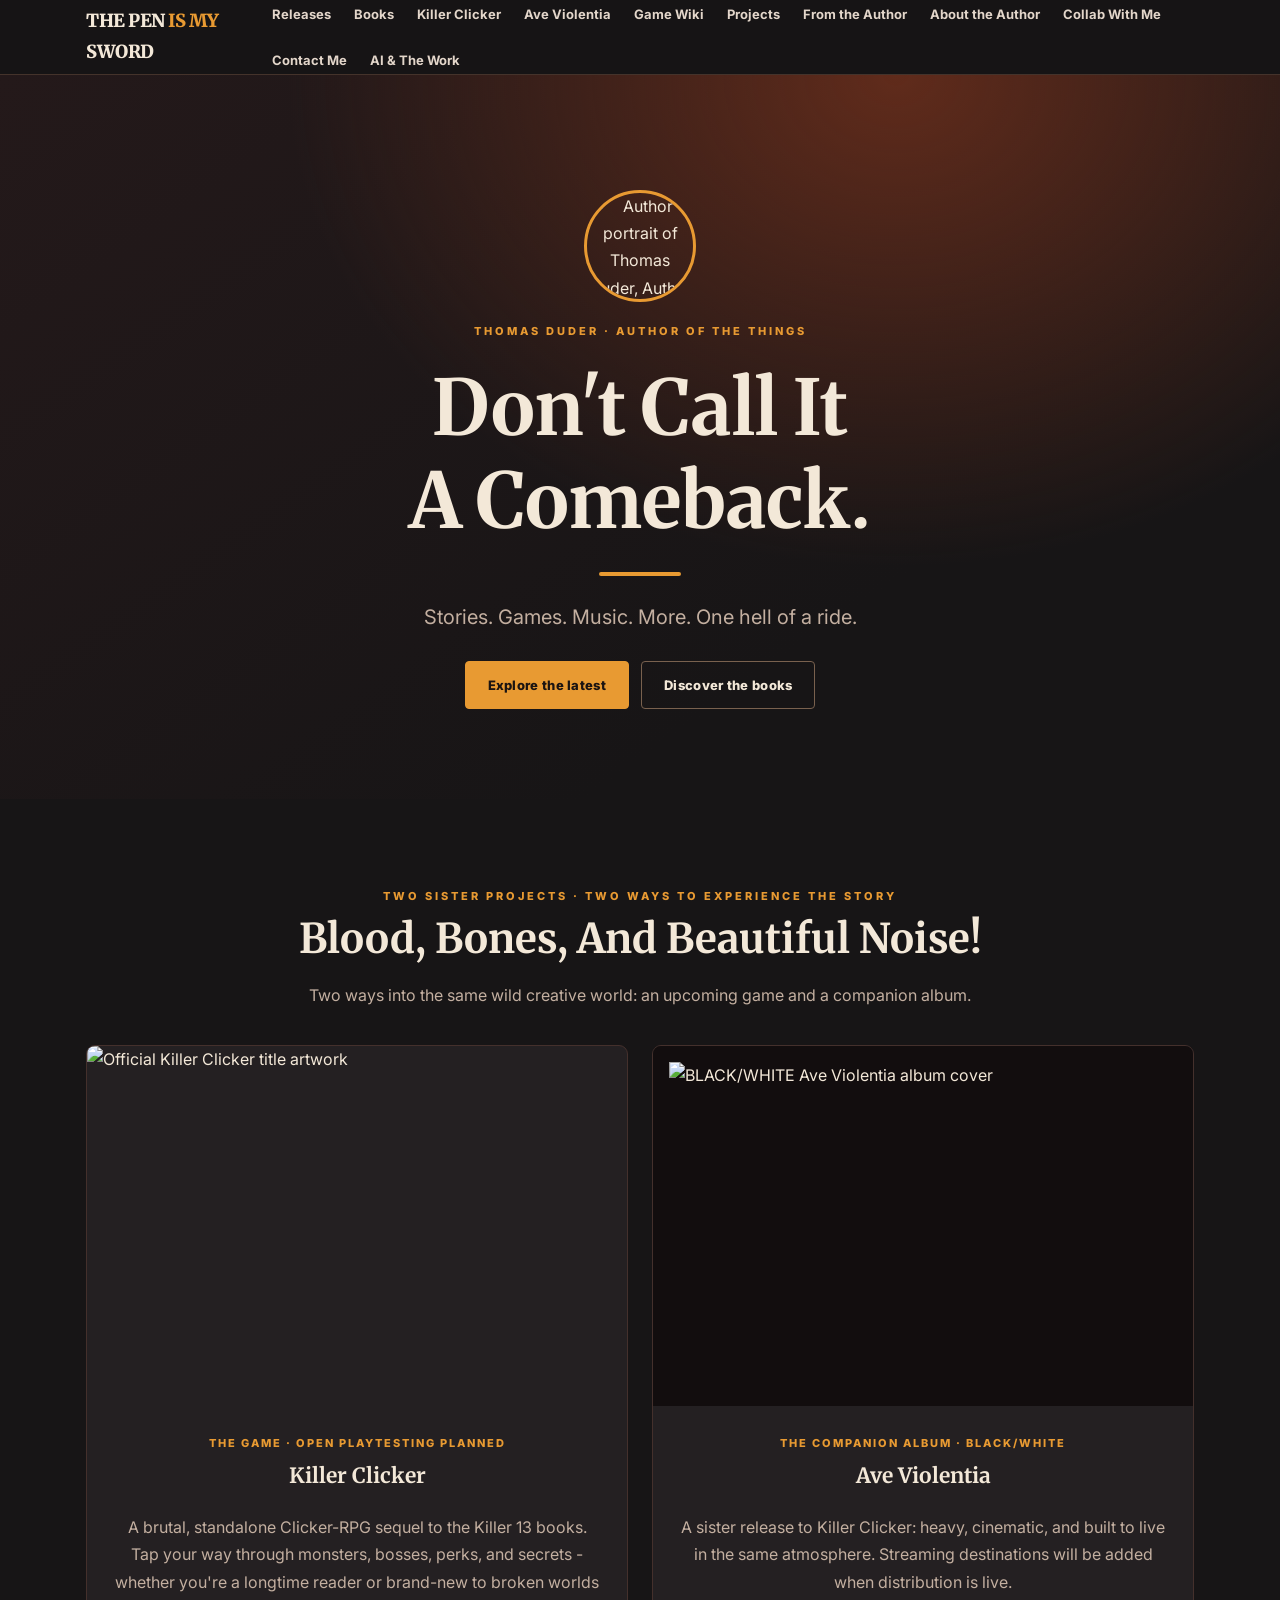
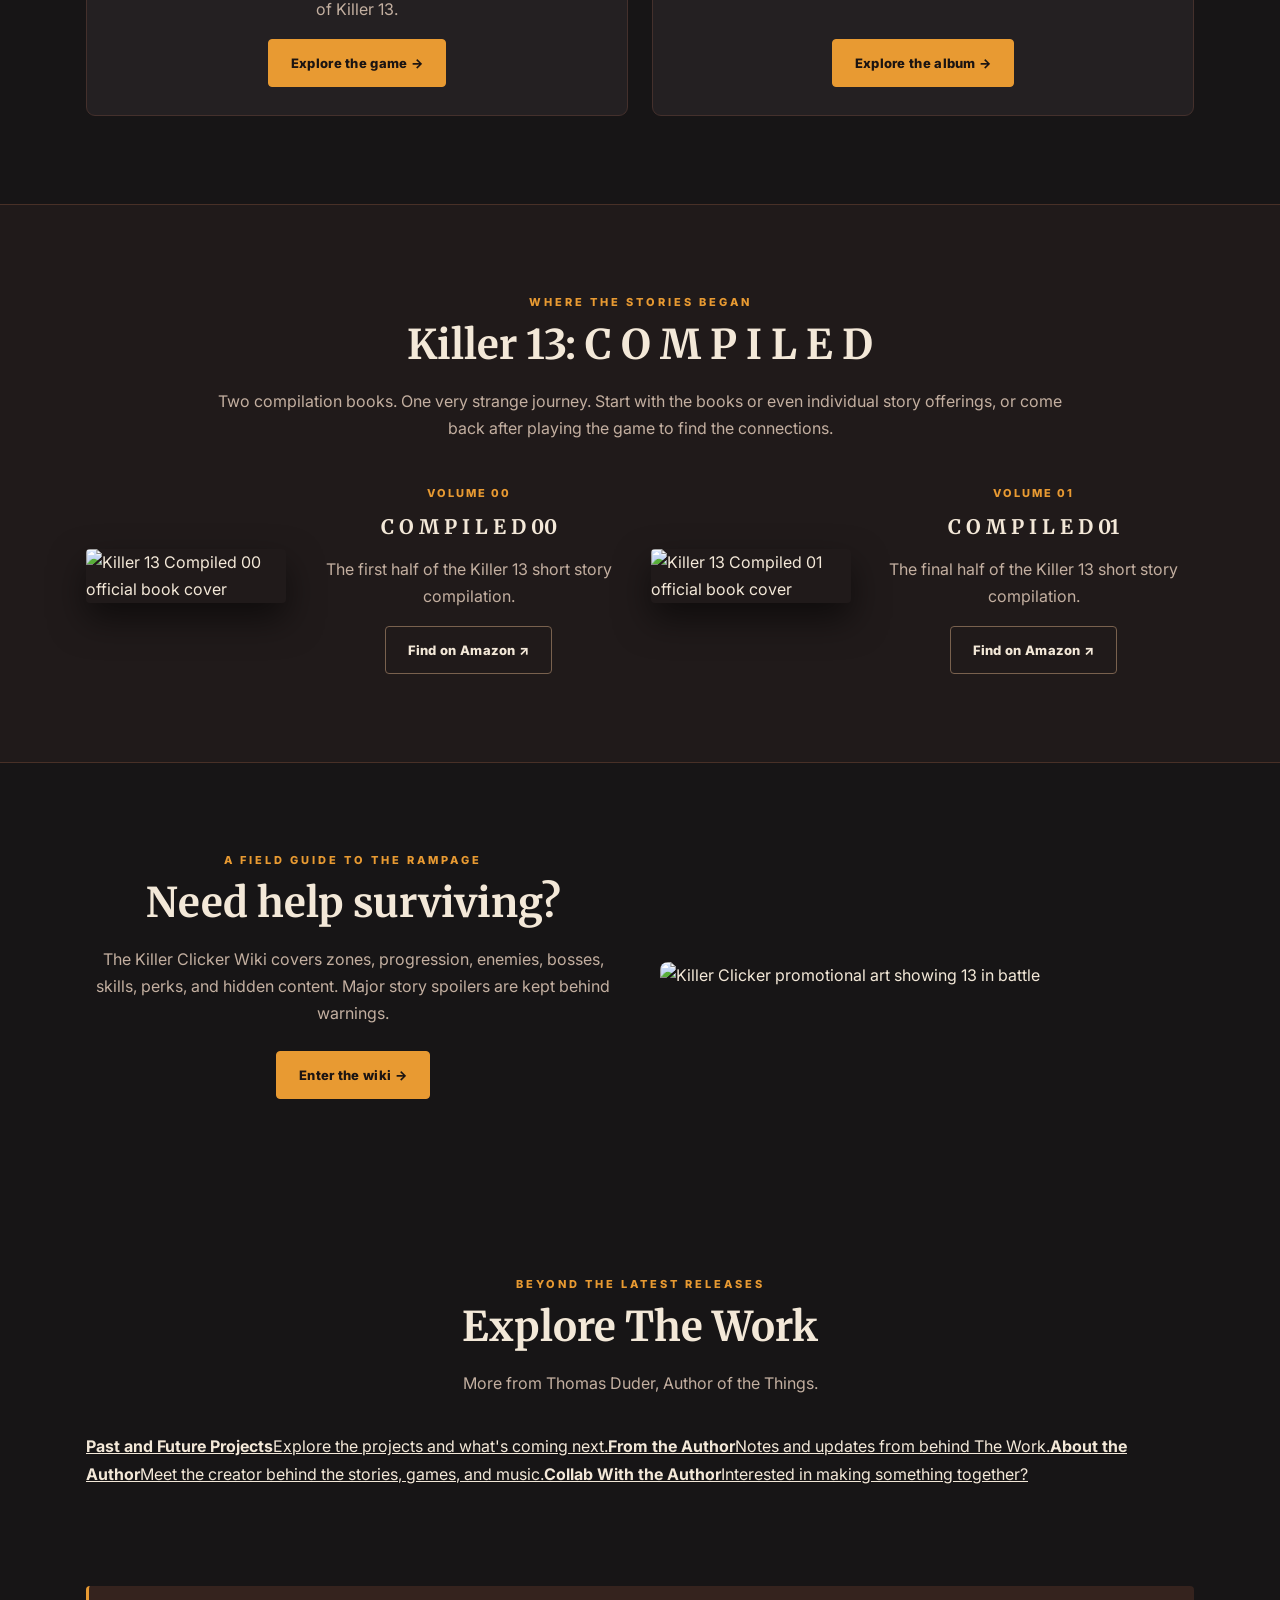
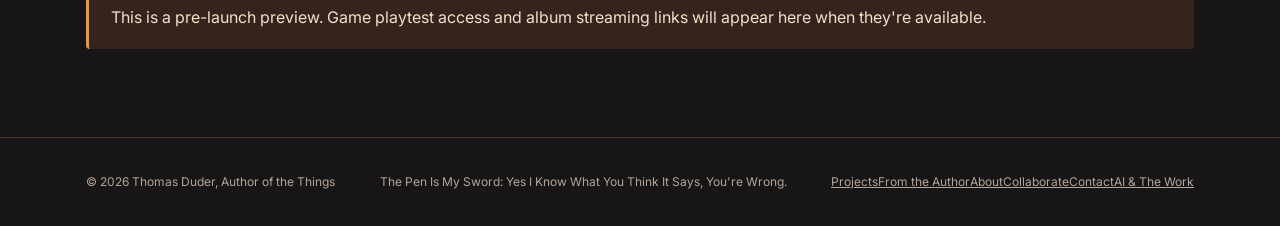
==== index.html @ 128fa7cc "Add files via upload Initial build launch." ====
<!DOCTYPE html>

<html lang="en"><head><meta charset="utf-8"/><meta content="width=device-width,initial-scale=1" name="viewport"/><meta content="#171516" name="theme-color"/><meta content="Explore the fiction, games, and music of Thomas Duder, Author of the Things. Discover Killer 13, the Killer Clicker RPG, and BLACK/WHITE: Ave Violentia." name="description"/><title>The Pen Is My Sword | Thomas Duder, Author of the Things</title><link href="style.css" rel="stylesheet"/><link href="https://www.thepenismysword.com/" rel="canonical"/><meta content="index, follow, max-image-preview:large, max-snippet:-1, max-video-preview:-1" name="robots"/><meta content="website" property="og:type"/><meta content="The Pen Is My Sword" property="og:site_name"/><meta content="The Pen Is My Sword | Thomas Duder, Author of the Things" property="og:title"/><meta content="Explore the fiction, games, and music of Thomas Duder, Author of the Things. Discover Killer 13, the Killer Clicker RPG, and BLACK/WHITE: Ave Violentia." property="og:description"/><meta content="https://www.thepenismysword.com/" property="og:url"/><meta content="https://www.thepenismysword.com/assets/game.jpg" property="og:image"/><meta content="The Pen Is My Sword | Thomas Duder, Author of the Things" property="og:image:alt"/><meta content="summary_large_image" name="twitter:card"/><meta content="The Pen Is My Sword | Thomas Duder, Author of the Things" name="twitter:title"/><meta content="Explore the fiction, games, and music of Thomas Duder, Author of the Things. Discover Killer 13, the Killer Clicker RPG, and BLACK/WHITE: Ave Violentia." name="twitter:description"/><meta content="https://www.thepenismysword.com/assets/game.jpg" name="twitter:image"/><script type="application/ld+json">{"@context": "https://schema.org", "@graph": [{"@type": "WebSite", "@id": "https://www.thepenismysword.com/#website", "url": "https://www.thepenismysword.com/", "name": "The Pen Is My Sword", "description": "Explore the fiction, games, and music of Thomas Duder, Author of the Things. Discover Killer 13, the Killer Clicker RPG, and BLACK/WHITE: Ave Violentia.", "publisher": {"@id": "https://www.thepenismysword.com/#author"}}, {"@type": "Person", "@id": "https://www.thepenismysword.com/#author", "name": "Thomas Duder", "alternateName": "Thomas Duder, Author of the Things", "url": "https://www.thepenismysword.com/", "image": "https://www.thepenismysword.com/assets/thomas-duder-author.jpg"}]}</script></head><body><header class="nav"><div class="wrap navin"><a class="brand" href="">THE PEN <em>IS MY</em> SWORD</a><nav class="links"><a href="#releases">Releases</a><a href="#books">Books</a><a href="killer-clicker.html">Killer Clicker</a><a href="ave-violentia.html">Ave Violentia</a><a href="wiki/">Game Wiki</a><a href="projects.html">Projects</a><a href="from-the-author.html">From the Author</a><a href="about.html">About the Author</a><a href="collab.html">Collab With Me</a><a href="contact.html">Contact Me</a><a href="ai-statement.html">AI &amp; The Work</a></nav></div></header><main><div class="hero"><div class="wrap"><img alt="Author portrait of Thomas Duder, Author of the Things" class="author-portrait" decoding="async" height="112" src="assets/thomas-duder-author.jpg" width="112"/><div class="eyebrow">Thomas Duder · Author of the Things</div><h1>Don't Call It<br/>A Comeback.</h1><div class="rule"></div><p>Stories.  Games.  Music.  More.  One hell of a ride.</p><div class="actions"><a class="btn" href="#releases">Explore the latest</a><a class="btn secondary" href="#books">Discover the books</a></div></div></div><section id="releases"><div class="wrap"><div class="sectionhead"><div class="eyebrow">Two sister projects · Two ways to experience the story</div><h2>Blood, Bones, And Beautiful Noise!</h2><p>Two ways into the same wild creative world: an upcoming game and a companion album.</p></div><div class="duo"><article class="feature game"><img alt="Official Killer Clicker title artwork" decoding="async" src="assets/game.jpg"/><div class="content"><span class="label">The game · Open playtesting planned</span><h3>Killer Clicker</h3><p>A brutal, standalone Clicker-RPG sequel to the Killer 13 books.  Tap your way through monsters, bosses, perks, and secrets - whether you're a longtime reader or brand-new to broken worlds of Killer 13.</p><a class="btn" href="killer-clicker.html">Explore the game →</a></div></article><article class="feature album"><img alt="BLACK/WHITE Ave Violentia album cover" decoding="async" src="assets/album.png"/><div class="content"><span class="label">The companion album · BLACK/WHITE</span><h3>Ave Violentia</h3><p>A sister release to Killer Clicker: heavy, cinematic, and built to live in the same atmosphere. Streaming destinations will be added when distribution is live.</p><a class="btn" href="ave-violentia.html">Explore the album →</a></div></article></div></div></section><section class="books" id="books"><div class="wrap"><div class="sectionhead"><div class="eyebrow">Where the stories began</div><h2>Killer 13: C O M P I L E D</h2><p>Two compilation books.  One very strange journey.  Start with the books or even individual story offerings, or come back after playing the game to find the connections.</p></div><div class="bookgrid"><img alt="Killer 13 Compiled 00 official book cover" decoding="async" src="assets/book00.jpg"/><div><span class="label">Volume 00</span><h3>C O M P I L E D 00</h3><p>The first half of the Killer 13 short story compilation.</p><a class="btn secondary" href="https://www.amazon.com/dp/B09Z28NG97" rel="noopener" target="_blank">Find on Amazon ↗</a></div><img alt="Killer 13 Compiled 01 official book cover" decoding="async" src="assets/book01.jpg"/><div><span class="label">Volume 01</span><h3>C O M P I L E D 01</h3><p>The final half of the Killer 13 short story compilation.</p><a class="btn secondary" href="https://www.amazon.com/dp/B09Z1NYMBM/" rel="noopener" target="_blank">Find on Amazon ↗</a></div></div></div></section><section><div class="wrap wide"><div><div class="eyebrow">A field guide to the rampage</div><h2>Need help surviving?</h2><p>The Killer Clicker Wiki covers zones, progression, enemies, bosses, skills, perks, and hidden content. Major story spoilers are kept behind warnings.</p><a class="btn" href="wiki/">Enter the wiki →</a></div><img alt="Killer Clicker promotional art showing 13 in battle" decoding="async" src="assets/clash.png"/></div></section><section class="future-pages"><div class="wrap"><div class="sectionhead"><div class="eyebrow">Beyond the latest releases</div><h2>Explore The Work</h2><p>More from Thomas Duder, Author of the Things.</p></div><div class="future-grid"><a href="projects.html"><strong>Past and Future Projects</strong><span>Explore the projects and what's coming next.</span></a><a href="from-the-author.html"><strong>From the Author</strong><span>Notes and updates from behind The Work.</span></a><a href="about.html"><strong>About the Author</strong><span>Meet the creator behind the stories, games, and music.</span></a><a href="collab.html"><strong>Collab With the Author</strong><span>Interested in making something together?</span></a></div></div></section><section style="padding-top:10px"><div class="wrap"><div class="notice">This is a pre-launch preview. Game playtest access and album streaming links will appear here when they're available.</div></div></section></main><footer class="footer"><div class="wrap"><span>© 2026 Thomas Duder, Author of the Things</span><span>The Pen Is My Sword: Yes I Know What You Think It Says, You're Wrong.</span><div class="footer-extras"><a href="projects.html">Projects</a><a href="from-the-author.html">From the Author</a><a href="about.html">About</a><a href="collab.html">Collaborate</a><a href="contact.html">Contact</a><a href="ai-statement.html">AI &amp; The Work</a></div></div></footer></body></html>
---- style.css ----
@import url('https://fonts.googleapis.com/css2?family=Merriweather:wght@400;700;900&family=Inter:wght@400;500;600;700;800&display=swap');:root{--bg:#171516;--panel:#242022;--ink:#f3e8d8;--muted:#c3afa0;--gold:#e89a32;--red:#aa3736}*{box-sizing:border-box}html{scroll-behavior:smooth}body{margin:0;background:var(--bg);color:var(--ink);font:16px/1.7 Inter,Arial,sans-serif}a{color:inherit}a:hover{color:var(--gold)}.wrap{max-width:1160px;margin:auto;padding:0 26px}.nav{position:sticky;top:0;z-index:20;background:#171516f0;border-bottom:1px solid #44332b;backdrop-filter:blur(12px)}.navin{display:flex;align-items:center;justify-content:space-between;gap:16px;min-height:74px}.brand{font-family:Merriweather,Georgia,serif;font-size:18px;font-weight:900;text-decoration:none;letter-spacing:-.5px}.brand em{color:var(--gold);font-style:normal}.links{display:flex;gap:23px;flex-wrap:wrap}.links a{font-size:13px;text-decoration:none;color:#e3d6ca;font-weight:700}.links a:hover{color:var(--gold)}.hero{position:relative;padding:115px 0 90px;overflow:hidden;background:radial-gradient(ellipse at 70% 0%,#602b1b 0%,transparent 48%),linear-gradient(145deg,#24191a,#171516 70%)}.eyebrow{text-transform:uppercase;letter-spacing:3px;font-size:11px;font-weight:800;color:var(--gold)}h1,h2,h3{font-family:Merriweather,Georgia,serif;line-height:1.22}h1{font-size:clamp(40px,6vw,77px);max-width:900px;margin:20px 0}h2{font-size:clamp(28px,3.2vw,44px);margin:8px 0 18px}h3{font-size:21px;margin:10px 0}p{color:var(--muted)}.hero p{font-size:clamp(16px,2vw,20px)}.rule{height:4px;width:82px;background:var(--gold);margin:24px 0;border-radius:9px}.btn{display:inline-block;border:1px solid var(--gold);background:var(--gold);color:#1b1412!important;font-weight:800;text-decoration:none;padding:12px 22px;border-radius:4px;font-size:13px;letter-spacing:.3px}.btn:hover{background:#ffb950}.btn.secondary{background:transparent;color:var(--ink)!important;border-color:#79614e}.btn.secondary:hover{border-color:var(--gold)}.actions{display:flex;gap:12px;flex-wrap:wrap;margin-top:27px}section{padding:88px 0}.sectionhead{margin-bottom:30px}.duo{display:grid;grid-template-columns:1fr 1fr;gap:24px}.feature{background:var(--panel);border:1px solid #44302c;border-radius:9px;overflow:hidden;display:flex;flex-direction:column}.feature img{width:100%;height:360px;object-fit:cover;display:block}.feature.game img{object-position:center 35%}.feature.album img{object-fit:contain;background:#120d0e;padding:16px}.feature .content{padding:28px;flex:1;display:flex;flex-direction:column;align-items:flex-start}.feature .content p{flex:1}.label{font-size:11px;letter-spacing:2px;color:var(--gold);font-weight:800;text-transform:uppercase}.books{background:#201a1a;border-block:1px solid #483027}.bookgrid{display:grid;grid-template-columns:200px 1fr 200px 1fr;gap:22px;align-items:center}.bookgrid img{width:100%;border-radius:4px;box-shadow:0 16px 35px #0008}.bookgrid h3{font-size:20px}.wide{display:grid;grid-template-columns:1fr 1fr;gap:40px;align-items:center}.wide img{width:100%;border-radius:8px}.footer{border-top:1px solid #483027;padding:34px 0;font-size:12px;color:#b6a498}.footer .wrap{display:flex;justify-content:space-between;gap:20px;flex-wrap:wrap}.notice{background:#35231e;border-left:3px solid var(--gold);padding:18px 22px;border-radius:4px;color:#f5dfc8}.pagehero{padding:65px 0 40px;background:radial-gradient(ellipse at 80% 0%,#54291d,transparent 55%)}.pagehero h1{font-size:clamp(35px,5vw,60px)}.simple{max-width:760px}.wiki-grid{display:grid;grid-template-columns:repeat(3,1fr);gap:16px}.tile{display:block;padding:25px;background:var(--panel);border:1px solid #47322a;border-radius:8px;text-decoration:none}.tile:hover{border-color:var(--gold);color:var(--ink)}.tile p{font-size:13px;margin:8px 0 0}.wiki-body{padding:45px 0 90px}.wiki-body h2{margin-top:52px;border-bottom:1px solid #5b4032;padding-bottom:12px}.wiki-body h3{margin-top:32px}table{border-collapse:collapse;width:100%;font-size:14px;margin:20px 0 35px}th{text-align:left;color:var(--gold);background:#302323}th,td{padding:11px 13px;border-bottom:1px solid #493730;vertical-align:top}tr:nth-child(even) td{background:#201c1d}.tablewrap{overflow-x:auto}details{border:1px solid #7d493a;padding:22px;border-radius:8px;background:#261a1b;margin:24px 0}summary{cursor:pointer;color:#f1b98b;font-weight:800}.small{font-size:13px}.tag{display:inline-block;color:#f1bc7a;border:1px solid #81512c;border-radius:3px;font-size:11px;padding:3px 8px;margin-bottom:12px}.credits{font-size:12px;color:#ab9484}@media(max-width:800px){.links{gap:10px}.navin{align-items:flex-start;flex-direction:column;padding:17px 0}.hero{padding:75px 0}.duo,.wide{grid-template-columns:1fr}.bookgrid{grid-template-columns:120px 1fr;gap:16px}.wiki-grid{grid-template-columns:1fr 1fr}.feature img{height:310px}}@media(max-width:520px){.wrap{padding:0 18px}.links a{font-size:11px}.wiki-grid{grid-template-columns:1fr}.bookgrid{grid-template-columns:105px 1fr}.bookgrid h3{font-size:16px}.bookgrid p{font-size:13px}section{padding:55px 0}}
/* V2: centered editorial headings and refined responsive layout */
.hero .wrap,.pagehero .wrap,.sectionhead{text-align:center}
.hero h1,.pagehero h1{margin-left:auto;margin-right:auto}
.hero .rule{margin:24px auto}
.hero .actions{justify-content:center}
.sectionhead{max-width:850px;margin-left:auto;margin-right:auto;margin-bottom:36px}
.feature .content{align-items:center;text-align:center}
.feature .content .btn{margin-top:auto}
.bookgrid h3,.bookgrid .label{text-align:center}
.bookgrid>div{text-align:center}
.wide>div{text-align:center}
.wide>div .btn{margin-top:8px}
.wiki-grid .tile{text-align:center}
.wiki-body h2{text-align:center}
@media(max-width:900px){.navin{justify-content:center;flex-wrap:wrap;padding:12px 0}.links{justify-content:center;gap:12px 18px}.hero{padding:88px 0 72px}.feature img{height:300px}.bookgrid{grid-template-columns:160px 1fr 160px 1fr;gap:16px}}
@media(max-width:700px){.navin{flex-direction:column;align-items:center}.brand{text-align:center}.links{justify-content:center}.duo,.wide{grid-template-columns:1fr}.bookgrid{grid-template-columns:minmax(100px,145px) minmax(0,1fr)}.bookgrid img{max-width:145px;margin:auto}.bookgrid>div{text-align:center}.feature img{height:290px}.wiki-grid{grid-template-columns:repeat(2,minmax(0,1fr))}.hero{padding:72px 0 60px}}
@media(max-width:520px){.hero h1{font-size:clamp(35px,10vw,52px)}.hero .actions{flex-direction:column;align-items:stretch;max-width:300px;margin:25px auto 0}.hero .actions .btn{text-align:center}.links{gap:9px 13px}.links a{font-size:12px}.feature img{height:245px}.feature .content{padding:22px}.bookgrid{grid-template-columns:100px minmax(0,1fr);gap:13px}.bookgrid .btn{font-size:11px;padding:10px 12px}.wiki-grid{grid-template-columns:1fr}.wide{gap:22px}.footer .wrap{justify-content:center;text-align:center}section{padding:58px 0}}
@media(prefers-reduced-motion:reduce){html{scroll-behavior:auto}}

/* Author portrait slot, available when the actual portrait is supplied. */
.author-portrait{width:112px;height:112px;object-fit:cover;border-radius:50%;border:3px solid #E89A32;display:block;margin:0 auto 1.25rem}
@media(max-width:600px){.author-portrait{width:88px;height:88px}}

/* V4: official author portrait. */
.author-portrait-about{width:160px;height:160px;object-position:center 26%}
@media(max-width:600px){.author-portrait-about{width:124px;height:124px}}

/* Playtester checklist */
.playtest-content{max-width:850px;margin:36px auto 0}.playtest-content h2{font-size:clamp(23px,3vw,32px);margin-top:40px;border-bottom:1px solid #5b4032;padding-bottom:10px}.playtest-content li{margin-bottom:12px;color:var(--muted)}.playtest-content li::marker{color:var(--gold)}.playtest-content p{margin-bottom:18px}.playtest-content h3{color:var(--gold);margin-top:25px}button.btn{cursor:pointer;font-family:inherit}#checklist-copy-text:not([hidden]){display:block;width:100%;min-height:350px;margin:22px 0;padding:14px;background:var(--panel);color:var(--ink);border:1px solid var(--gold)}

/* Contact links */
.contact-links{list-style:none;padding-left:0;display:grid;grid-template-columns:repeat(auto-fit,minmax(190px,1fr));gap:12px;margin:20px 0 36px}.contact-links li{margin:0}.contact-links a{display:block;padding:14px 18px;border:1px solid #5b4032;border-radius:8px;text-decoration:none}.contact-links a:hover,.contact-links a:focus-visible{border-color:var(--gold)}
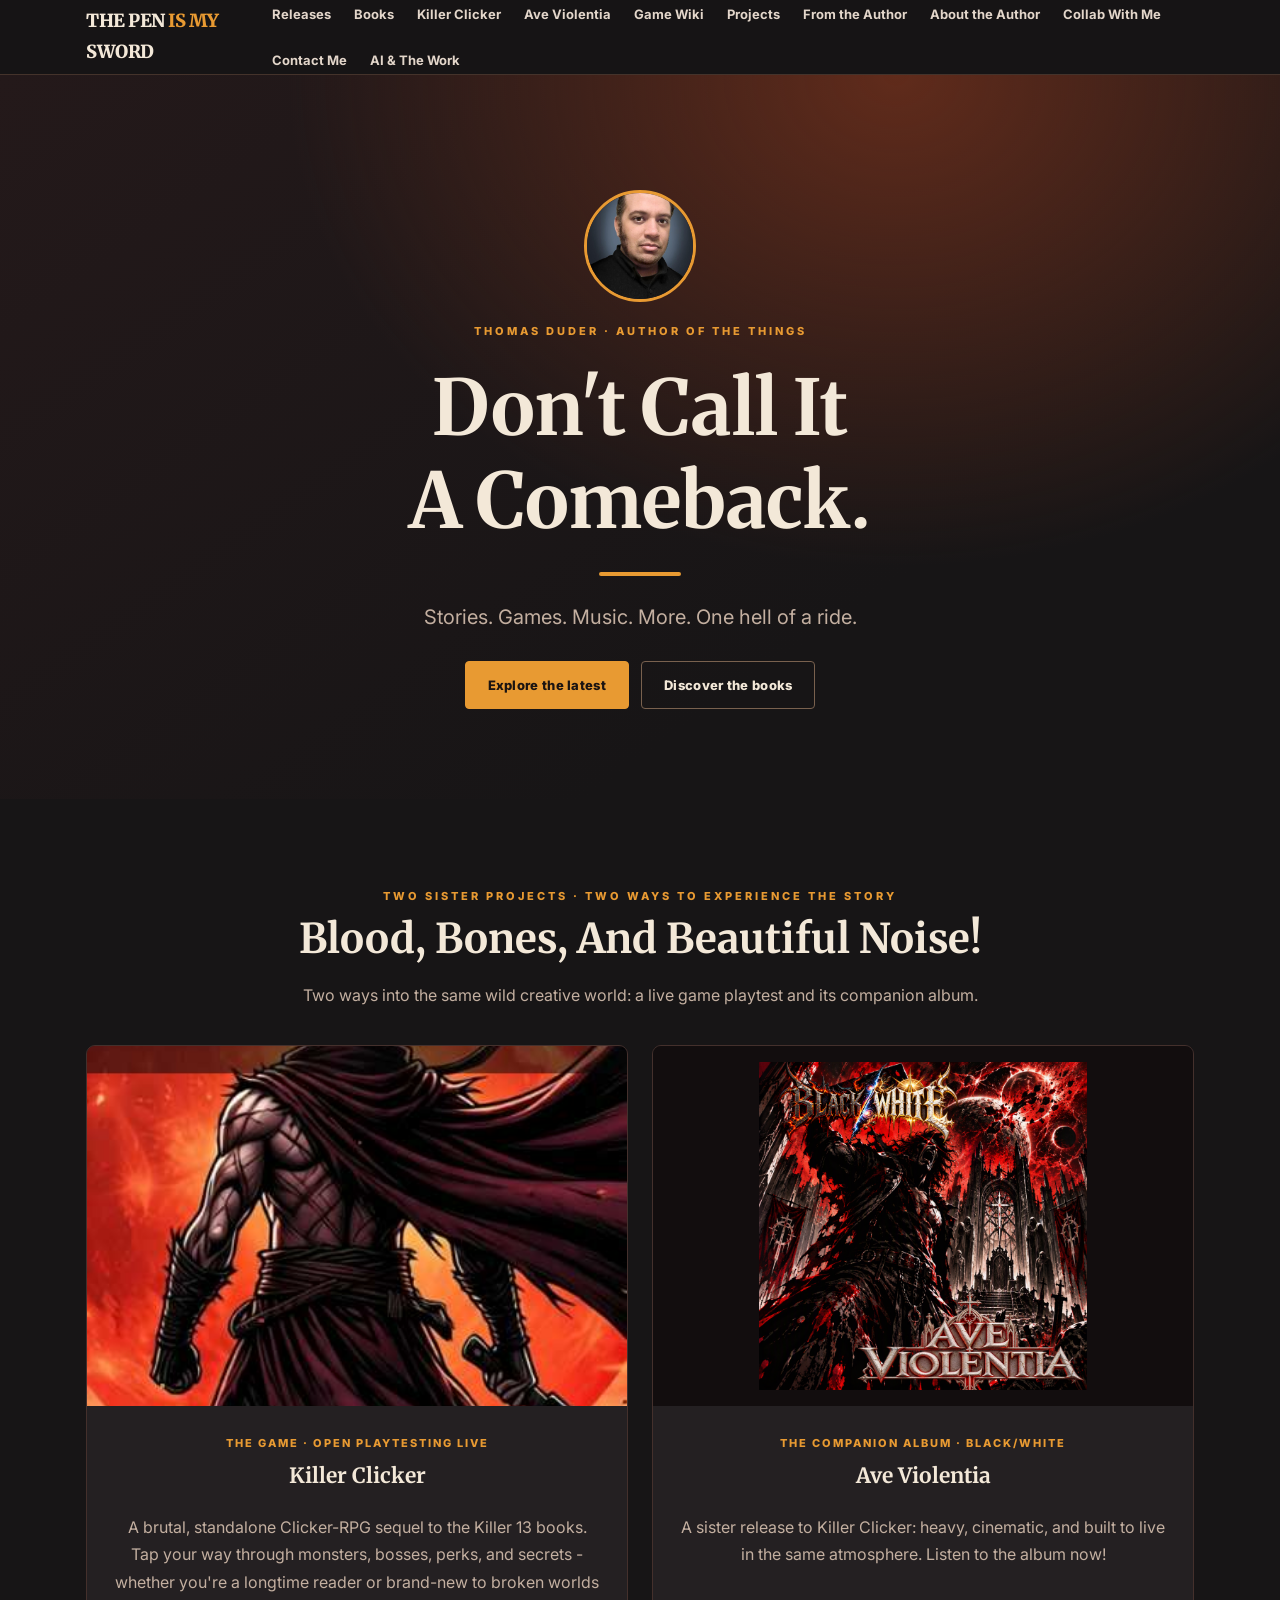
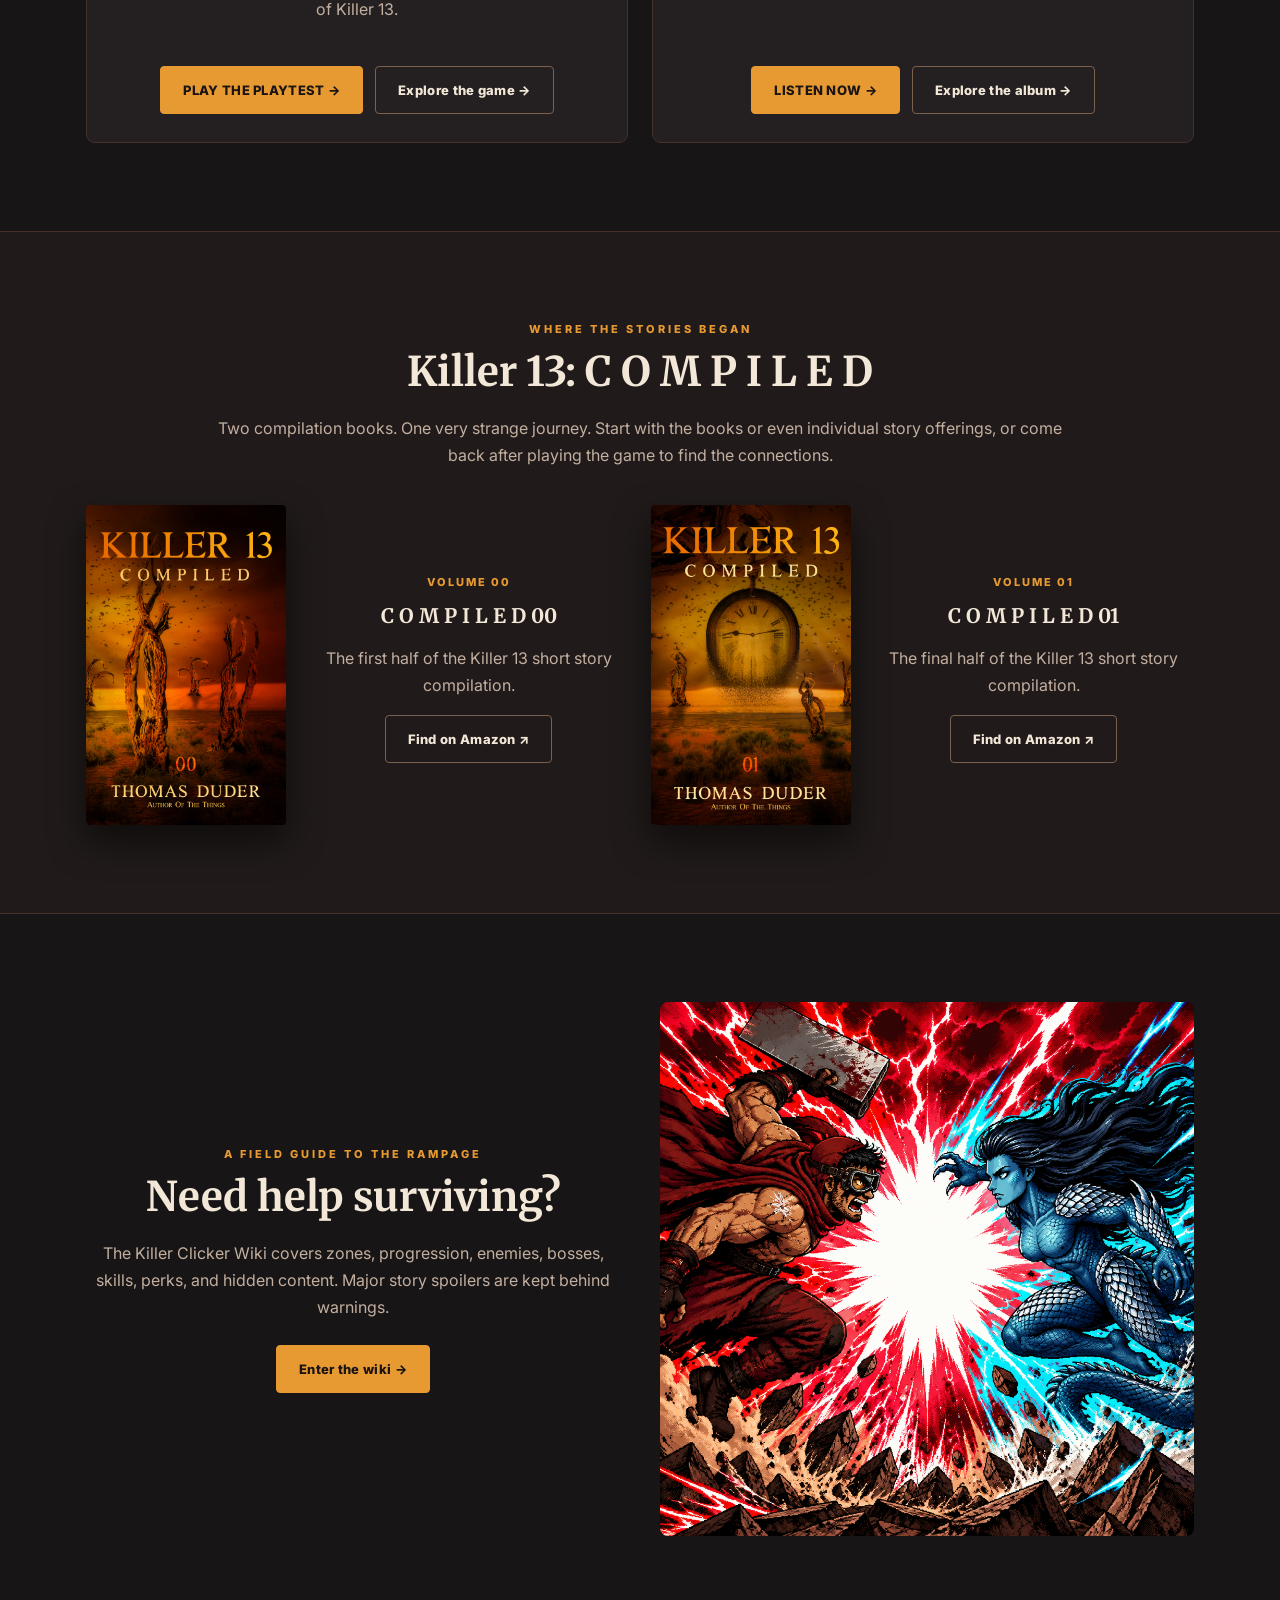
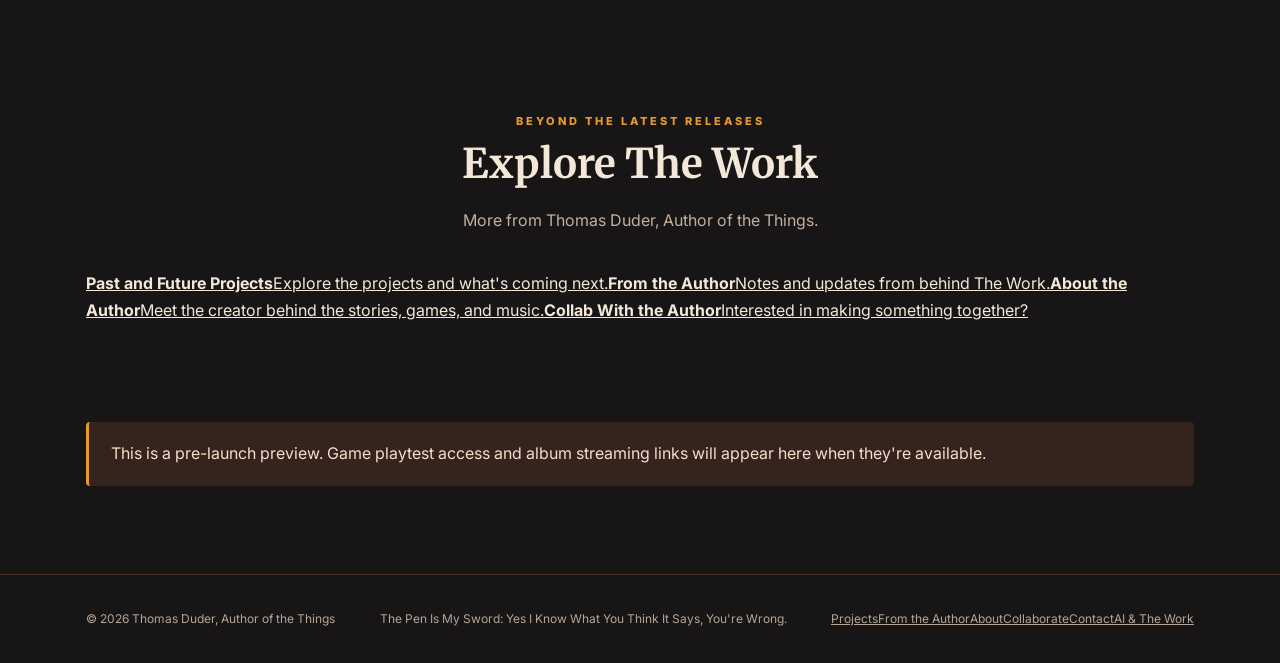
==== commit 74ba61f0: "Update index.html First attempt to update main page after installing links." ====
--- a/index.html
+++ b/index.html
@@ -1,3 +1,35 @@
 <!DOCTYPE html>
 
-<html lang="en"><head><meta charset="utf-8"/><meta content="width=device-width,initial-scale=1" name="viewport"/><meta content="#171516" name="theme-color"/><meta content="Explore the fiction, games, and music of Thomas Duder, Author of the Things. Discover Killer 13, the Killer Clicker RPG, and BLACK/WHITE: Ave Violentia." name="description"/><title>The Pen Is My Sword | Thomas Duder, Author of the Things</title><link href="style.css" rel="stylesheet"/><link href="https://www.thepenismysword.com/" rel="canonical"/><meta content="index, follow, max-image-preview:large, max-snippet:-1, max-video-preview:-1" name="robots"/><meta content="website" property="og:type"/><meta content="The Pen Is My Sword" property="og:site_name"/><meta content="The Pen Is My Sword | Thomas Duder, Author of the Things" property="og:title"/><meta content="Explore the fiction, games, and music of Thomas Duder, Author of the Things. Discover Killer 13, the Killer Clicker RPG, and BLACK/WHITE: Ave Violentia." property="og:description"/><meta content="https://www.thepenismysword.com/" property="og:url"/><meta content="https://www.thepenismysword.com/assets/game.jpg" property="og:image"/><meta content="The Pen Is My Sword | Thomas Duder, Author of the Things" property="og:image:alt"/><meta content="summary_large_image" name="twitter:card"/><meta content="The Pen Is My Sword | Thomas Duder, Author of the Things" name="twitter:title"/><meta content="Explore the fiction, games, and music of Thomas Duder, Author of the Things. Discover Killer 13, the Killer Clicker RPG, and BLACK/WHITE: Ave Violentia." name="twitter:description"/><meta content="https://www.thepenismysword.com/assets/game.jpg" name="twitter:image"/><script type="application/ld+json">{"@context": "https://schema.org", "@graph": [{"@type": "WebSite", "@id": "https://www.thepenismysword.com/#website", "url": "https://www.thepenismysword.com/", "name": "The Pen Is My Sword", "description": "Explore the fiction, games, and music of Thomas Duder, Author of the Things. Discover Killer 13, the Killer Clicker RPG, and BLACK/WHITE: Ave Violentia.", "publisher": {"@id": "https://www.thepenismysword.com/#author"}}, {"@type": "Person", "@id": "https://www.thepenismysword.com/#author", "name": "Thomas Duder", "alternateName": "Thomas Duder, Author of the Things", "url": "https://www.thepenismysword.com/", "image": "https://www.thepenismysword.com/assets/thomas-duder-author.jpg"}]}</script></head><body><header class="nav"><div class="wrap navin"><a class="brand" href="">THE PEN <em>IS MY</em> SWORD</a><nav class="links"><a href="#releases">Releases</a><a href="#books">Books</a><a href="killer-clicker.html">Killer Clicker</a><a href="ave-violentia.html">Ave Violentia</a><a href="wiki/">Game Wiki</a><a href="projects.html">Projects</a><a href="from-the-author.html">From the Author</a><a href="about.html">About the Author</a><a href="collab.html">Collab With Me</a><a href="contact.html">Contact Me</a><a href="ai-statement.html">AI &amp; The Work</a></nav></div></header><main><div class="hero"><div class="wrap"><img alt="Author portrait of Thomas Duder, Author of the Things" class="author-portrait" decoding="async" height="112" src="assets/thomas-duder-author.jpg" width="112"/><div class="eyebrow">Thomas Duder · Author of the Things</div><h1>Don't Call It<br/>A Comeback.</h1><div class="rule"></div><p>Stories.  Games.  Music.  More.  One hell of a ride.</p><div class="actions"><a class="btn" href="#releases">Explore the latest</a><a class="btn secondary" href="#books">Discover the books</a></div></div></div><section id="releases"><div class="wrap"><div class="sectionhead"><div class="eyebrow">Two sister projects · Two ways to experience the story</div><h2>Blood, Bones, And Beautiful Noise!</h2><p>Two ways into the same wild creative world: an upcoming game and a companion album.</p></div><div class="duo"><article class="feature game"><img alt="Official Killer Clicker title artwork" decoding="async" src="assets/game.jpg"/><div class="content"><span class="label">The game · Open playtesting planned</span><h3>Killer Clicker</h3><p>A brutal, standalone Clicker-RPG sequel to the Killer 13 books.  Tap your way through monsters, bosses, perks, and secrets - whether you're a longtime reader or brand-new to broken worlds of Killer 13.</p><a class="btn" href="killer-clicker.html">Explore the game →</a></div></article><article class="feature album"><img alt="BLACK/WHITE Ave Violentia album cover" decoding="async" src="assets/album.png"/><div class="content"><span class="label">The companion album · BLACK/WHITE</span><h3>Ave Violentia</h3><p>A sister release to Killer Clicker: heavy, cinematic, and built to live in the same atmosphere. Streaming destinations will be added when distribution is live.</p><a class="btn" href="ave-violentia.html">Explore the album →</a></div></article></div></div></section><section class="books" id="books"><div class="wrap"><div class="sectionhead"><div class="eyebrow">Where the stories began</div><h2>Killer 13: C O M P I L E D</h2><p>Two compilation books.  One very strange journey.  Start with the books or even individual story offerings, or come back after playing the game to find the connections.</p></div><div class="bookgrid"><img alt="Killer 13 Compiled 00 official book cover" decoding="async" src="assets/book00.jpg"/><div><span class="label">Volume 00</span><h3>C O M P I L E D 00</h3><p>The first half of the Killer 13 short story compilation.</p><a class="btn secondary" href="https://www.amazon.com/dp/B09Z28NG97" rel="noopener" target="_blank">Find on Amazon ↗</a></div><img alt="Killer 13 Compiled 01 official book cover" decoding="async" src="assets/book01.jpg"/><div><span class="label">Volume 01</span><h3>C O M P I L E D 01</h3><p>The final half of the Killer 13 short story compilation.</p><a class="btn secondary" href="https://www.amazon.com/dp/B09Z1NYMBM/" rel="noopener" target="_blank">Find on Amazon ↗</a></div></div></div></section><section><div class="wrap wide"><div><div class="eyebrow">A field guide to the rampage</div><h2>Need help surviving?</h2><p>The Killer Clicker Wiki covers zones, progression, enemies, bosses, skills, perks, and hidden content. Major story spoilers are kept behind warnings.</p><a class="btn" href="wiki/">Enter the wiki →</a></div><img alt="Killer Clicker promotional art showing 13 in battle" decoding="async" src="assets/clash.png"/></div></section><section class="future-pages"><div class="wrap"><div class="sectionhead"><div class="eyebrow">Beyond the latest releases</div><h2>Explore The Work</h2><p>More from Thomas Duder, Author of the Things.</p></div><div class="future-grid"><a href="projects.html"><strong>Past and Future Projects</strong><span>Explore the projects and what's coming next.</span></a><a href="from-the-author.html"><strong>From the Author</strong><span>Notes and updates from behind The Work.</span></a><a href="about.html"><strong>About the Author</strong><span>Meet the creator behind the stories, games, and music.</span></a><a href="collab.html"><strong>Collab With the Author</strong><span>Interested in making something together?</span></a></div></div></section><section style="padding-top:10px"><div class="wrap"><div class="notice">This is a pre-launch preview. Game playtest access and album streaming links will appear here when they're available.</div></div></section></main><footer class="footer"><div class="wrap"><span>© 2026 Thomas Duder, Author of the Things</span><span>The Pen Is My Sword: Yes I Know What You Think It Says, You're Wrong.</span><div class="footer-extras"><a href="projects.html">Projects</a><a href="from-the-author.html">From the Author</a><a href="about.html">About</a><a href="collab.html">Collaborate</a><a href="contact.html">Contact</a><a href="ai-statement.html">AI &amp; The Work</a></div></div></footer></body></html>+<html lang="en"><head><meta charset="utf-8"/><meta content="width=device-width,initial-scale=1" name="viewport"/><meta content="#171516" name="theme-color"/><meta content="Explore the fiction, games, and music of Thomas Duder, Author of the Things. Discover Killer 13, the Killer Clicker RPG, and BLACK/WHITE: Ave Violentia." name="description"/><title>The Pen Is My Sword | Thomas Duder, Author of the Things</title><link href="style.css" rel="stylesheet"/><link href="https://www.thepenismysword.com/" rel="canonical"/><meta content="index, follow, max-image-preview:large, max-snippet:-1, max-video-preview:-1" name="robots"/><meta content="website" property="og:type"/><meta content="The Pen Is My Sword" property="og:site_name"/><meta content="The Pen Is My Sword | Thomas Duder, Author of the Things" property="og:title"/><meta content="Explore the fiction, games, and music of Thomas Duder, Author of the Things. Discover Killer 13, the Killer Clicker RPG, and BLACK/WHITE: Ave Violentia." property="og:description"/><meta content="https://www.thepenismysword.com/" property="og:url"/><meta content="https://www.thepenismysword.com/assets/game.jpg" property="og:image"/><meta content="The Pen Is My Sword | Thomas Duder, Author of the Things" property="og:image:alt"/><meta content="summary_large_image" name="twitter:card"/><meta content="The Pen Is My Sword | Thomas Duder, Author of the Things" name="twitter:title"/><meta content="Explore the fiction, games, and music of Thomas Duder, Author of the Things. Discover Killer 13, the Killer Clicker RPG, and BLACK/WHITE: Ave Violentia." name="twitter:description"/><meta content="https://www.thepenismysword.com/assets/game.jpg" name="twitter:image"/><script type="application/ld+json">{"@context": "https://schema.org", "@graph": [{"@type": "WebSite", "@id": "https://www.thepenismysword.com/#website", "url": "https://www.thepenismysword.com/", "name": "The Pen Is My Sword", "description": "Explore the fiction, games, and music of Thomas Duder, Author of the Things. Discover Killer 13, the Killer Clicker RPG, and BLACK/WHITE: Ave Violentia.", "publisher": {"@id": "https://www.thepenismysword.com/#author"}}, {"@type": "Person", "@id": "https://www.thepenismysword.com/#author", "name": "Thomas Duder", "alternateName": "Thomas Duder, Author of the Things", "url": "https://www.thepenismysword.com/", "image": "https://www.thepenismysword.com/assets/thomas-duder-author.jpg"}]}</script></head><body><header class="nav"><div class="wrap navin"><a class="brand" href="">THE PEN <em>IS MY</em> SWORD</a><nav class="links"><a href="#releases">Releases</a><a href="#books">Books</a><a href="killer-clicker.html">Killer Clicker</a><a href="ave-violentia.html">Ave Violentia</a><a href="wiki/">Game Wiki</a><a href="projects.html">Projects</a><a href="from-the-author.html">From the Author</a><a href="about.html">About the Author</a><a href="collab.html">Collab With Me</a><a href="contact.html">Contact Me</a><a href="ai-statement.html">AI &amp; The Work</a></nav></div></header><main><div class="hero"><div class="wrap"><img alt="Author portrait of Thomas Duder, Author of the Things" class="author-portrait" decoding="async" height="112" src="assets/thomas-duder-author.jpg" width="112"/><div class="eyebrow">Thomas Duder · Author of the Things</div><h1>Don't Call It<br/>A Comeback.</h1><div class="rule"></div><p>Stories.  Games.  Music.  More.  One hell of a ride.</p><div class="actions"><a class="btn" href="#releases">Explore the latest</a><a class="btn secondary" href="#books">Discover the books</a></div></div></div><section id="releases"><div class="wrap">
+  <div class="sectionhead">
+    <div class="eyebrow">Two sister projects · Two ways to experience the story</div>
+    <h2>Blood, Bones, And Beautiful Noise!</h2>
+    <p>Two ways into the same wild creative world: a live game playtest and its companion album.</p>
+  </div>
+  <div class="duo">
+    <article class="feature game">
+      <img alt="Official Killer Clicker title artwork" decoding="async" src="assets/game.jpg"/>
+      <div class="content">
+        <span class="label">The game · Open playtesting LIVE</span>
+        <h3>Killer Clicker</h3>
+        <p>A brutal, standalone Clicker-RPG sequel to the Killer 13 books.  Tap your way through monsters, bosses, perks, and secrets - whether you're a longtime reader or brand-new to broken worlds of Killer 13.</p>
+        <div class="actions">
+          <a class="btn" href="https://makeplay.ai/s/FFRZUF3G" target="_blank" rel="noopener noreferrer">PLAY THE PLAYTEST →</a>
+          <a class="btn secondary" href="killer-clicker.html">Explore the game →</a>
+        </div>
+      </div>
+    </article>
+    <article class="feature album">
+      <img alt="BLACK/WHITE Ave Violentia album cover" decoding="async" src="assets/album.png"/>
+      <div class="content">
+        <span class="label">The companion album · BLACK/WHITE</span>
+        <h3>Ave Violentia</h3>
+        <p>A sister release to Killer Clicker: heavy, cinematic, and built to live in the same atmosphere.  Listen to the album now!</p>
+        <div class="actions">
+          <a class="btn" href="https://beta.once.app/r/0949b538-27a6-4f8d-9e8f-20fe6506a9b0" target="_blank" rel="noopener noreferrer">LISTEN NOW →</a>
+          <a class="btn secondary" href="ave-violentia.html">Explore the album →</a>
+        </div>
+      </div>
+    </article>
+  </div>
+</div></section><section class="books" id="books"><div class="wrap"><div class="sectionhead"><div class="eyebrow">Where the stories began</div><h2>Killer 13: C O M P I L E D</h2><p>Two compilation books.  One very strange journey.  Start with the books or even individual story offerings, or come back after playing the game to find the connections.</p></div><div class="bookgrid"><img alt="Killer 13 Compiled 00 official book cover" decoding="async" src="assets/book00.jpg"/><div><span class="label">Volume 00</span><h3>C O M P I L E D 00</h3><p>The first half of the Killer 13 short story compilation.</p><a class="btn secondary" href="https://www.amazon.com/dp/B09Z28NG97" rel="noopener" target="_blank">Find on Amazon ↗</a></div><img alt="Killer 13 Compiled 01 official book cover" decoding="async" src="assets/book01.jpg"/><div><span class="label">Volume 01</span><h3>C O M P I L E D 01</h3><p>The final half of the Killer 13 short story compilation.</p><a class="btn secondary" href="https://www.amazon.com/dp/B09Z1NYMBM/" rel="noopener" target="_blank">Find on Amazon ↗</a></div></div></div></section><section><div class="wrap wide"><div><div class="eyebrow">A field guide to the rampage</div><h2>Need help surviving?</h2><p>The Killer Clicker Wiki covers zones, progression, enemies, bosses, skills, perks, and hidden content. Major story spoilers are kept behind warnings.</p><a class="btn" href="wiki/">Enter the wiki →</a></div><img alt="Killer Clicker promotional art showing 13 in battle" decoding="async" src="assets/clash.png"/></div></section><section class="future-pages"><div class="wrap"><div class="sectionhead"><div class="eyebrow">Beyond the latest releases</div><h2>Explore The Work</h2><p>More from Thomas Duder, Author of the Things.</p></div><div class="future-grid"><a href="projects.html"><strong>Past and Future Projects</strong><span>Explore the projects and what's coming next.</span></a><a href="from-the-author.html"><strong>From the Author</strong><span>Notes and updates from behind The Work.</span></a><a href="about.html"><strong>About the Author</strong><span>Meet the creator behind the stories, games, and music.</span></a><a href="collab.html"><strong>Collab With the Author</strong><span>Interested in making something together?</span></a></div></div></section><section style="padding-top:10px"><div class="wrap"><div class="notice">This is a pre-launch preview. Game playtest access and album streaming links will appear here when they're available.</div></div></section></main><footer class="footer"><div class="wrap"><span>© 2026 Thomas Duder, Author of the Things</span><span>The Pen Is My Sword: Yes I Know What You Think It Says, You're Wrong.</span><div class="footer-extras"><a href="projects.html">Projects</a><a href="from-the-author.html">From the Author</a><a href="about.html">About</a><a href="collab.html">Collaborate</a><a href="contact.html">Contact</a><a href="ai-statement.html">AI &amp; The Work</a></div></div></footer></body></html>
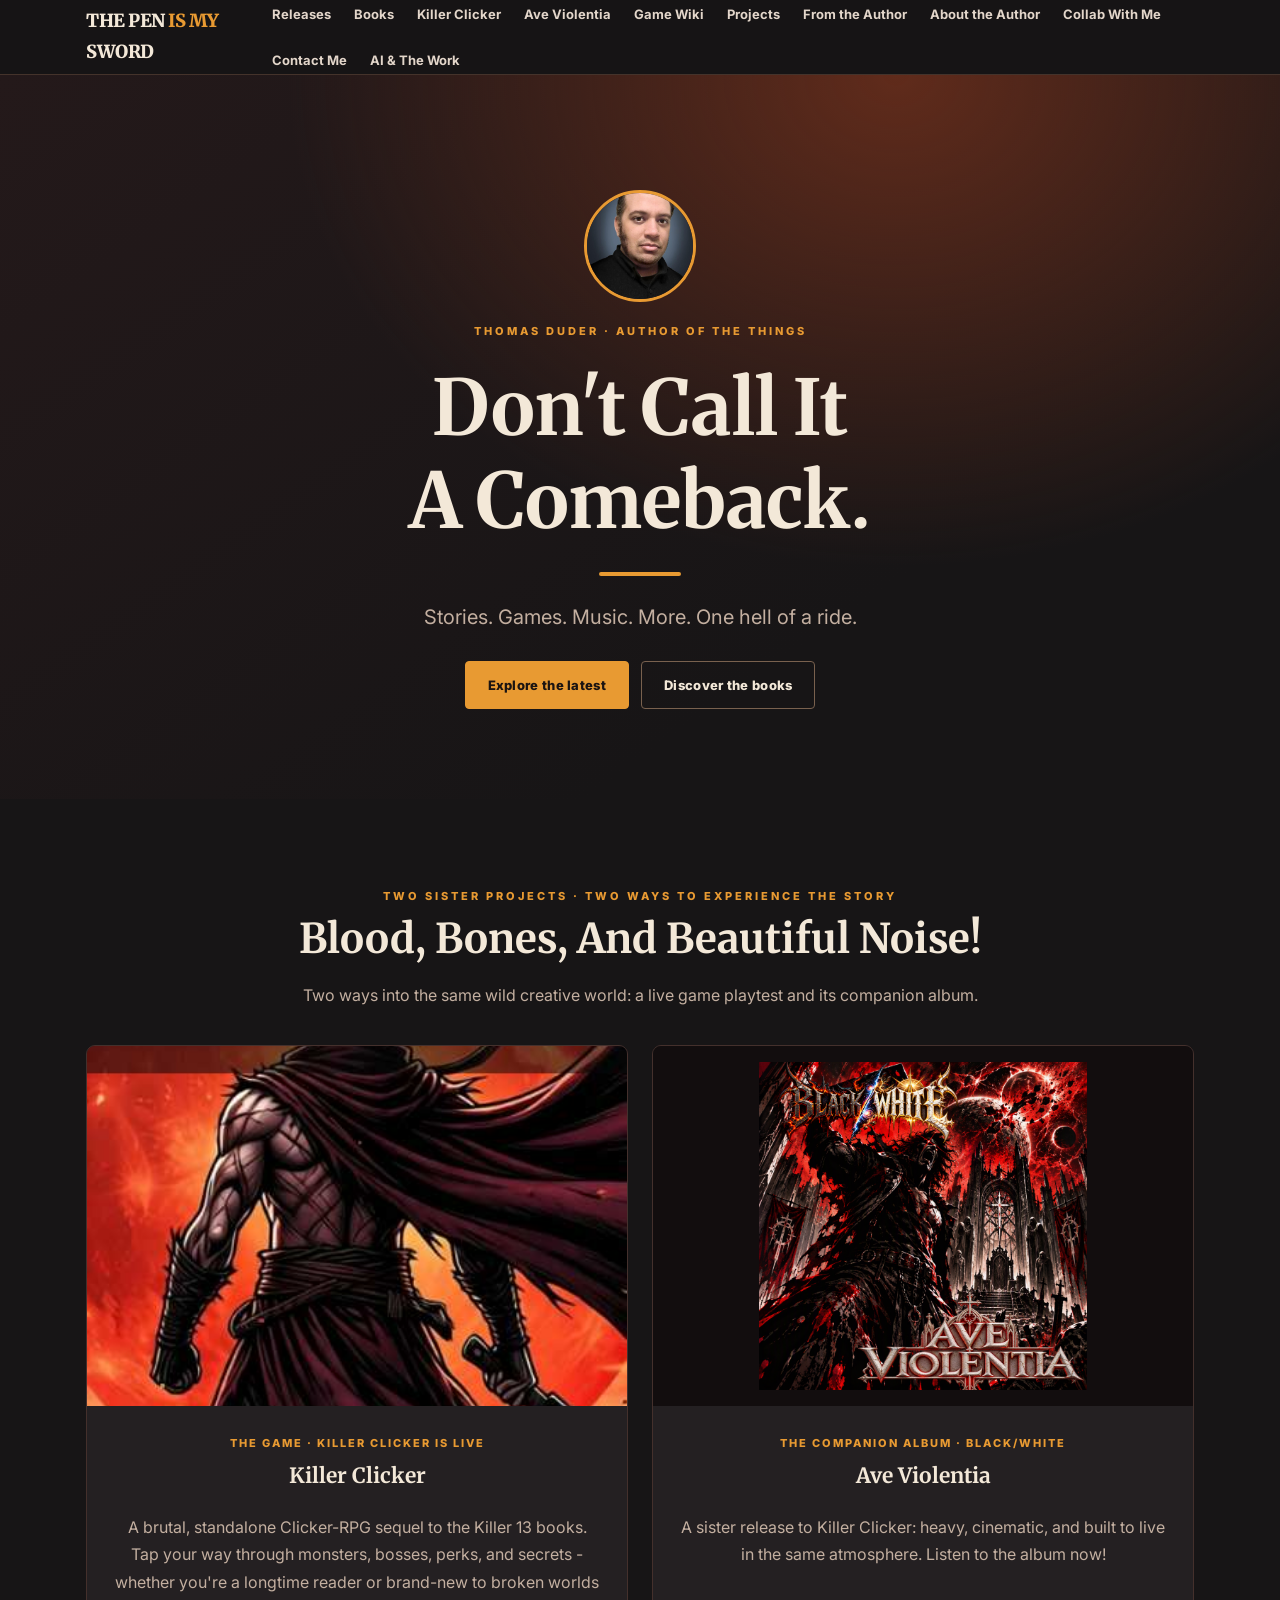
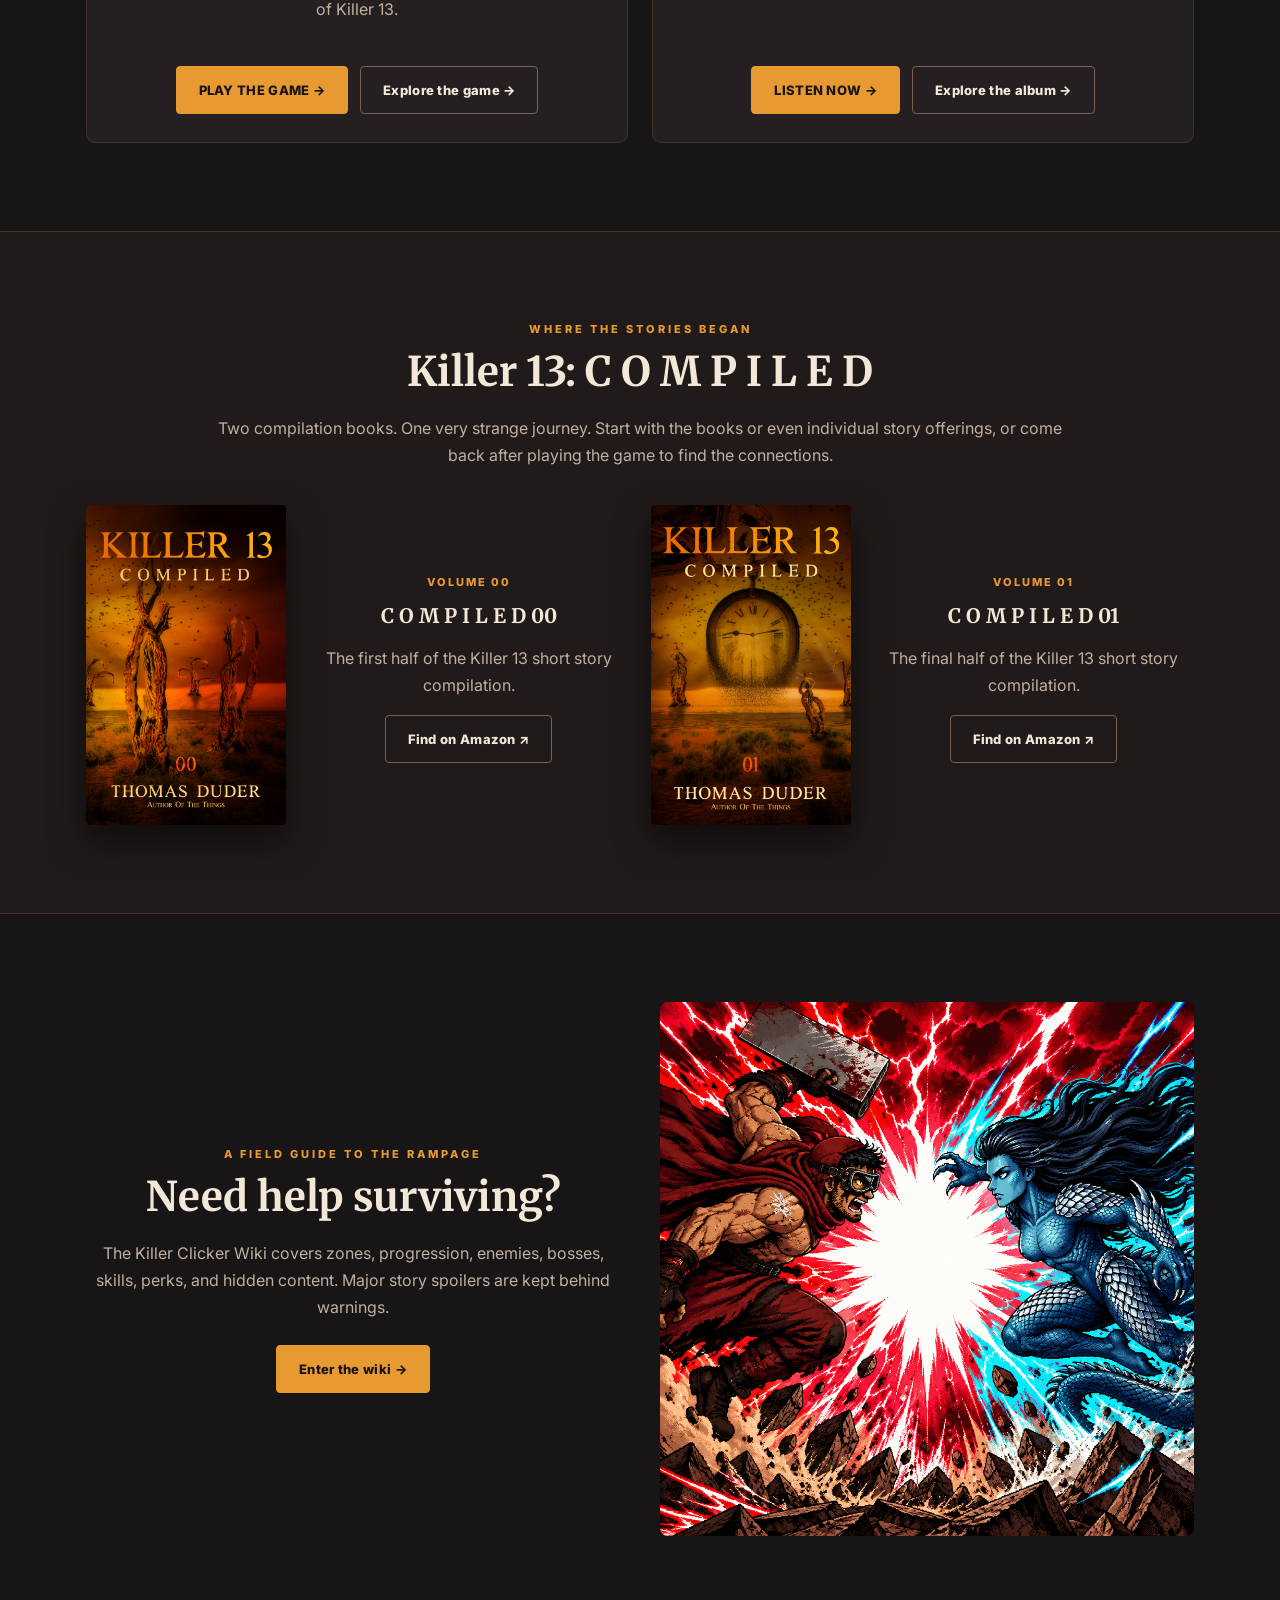
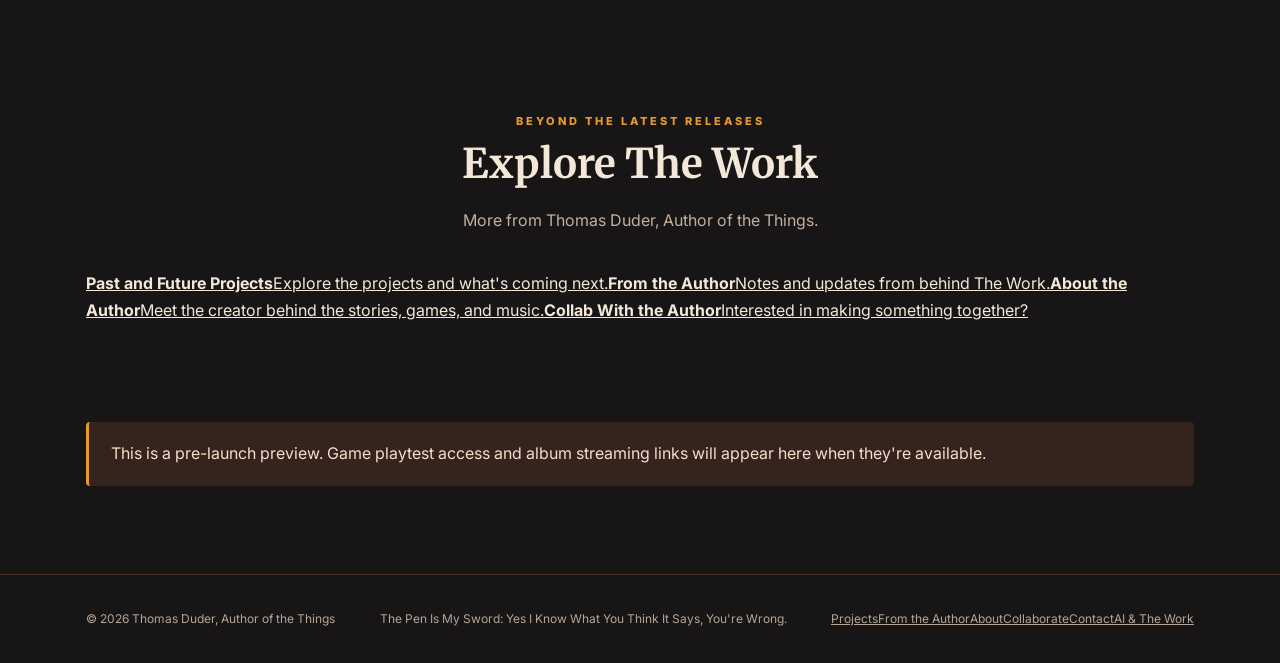
==== commit a19d4f9c: "Update index.html Updating links." ====
--- a/index.html
+++ b/index.html
@@ -10,11 +10,11 @@
     <article class="feature game">
       <img alt="Official Killer Clicker title artwork" decoding="async" src="assets/game.jpg"/>
       <div class="content">
-        <span class="label">The game · Open playtesting LIVE</span>
+        <span class="label">The game · Killer Clicker is LIVE</span>
         <h3>Killer Clicker</h3>
         <p>A brutal, standalone Clicker-RPG sequel to the Killer 13 books.  Tap your way through monsters, bosses, perks, and secrets - whether you're a longtime reader or brand-new to broken worlds of Killer 13.</p>
         <div class="actions">
-          <a class="btn" href="https://makeplay.ai/s/FFRZUF3G" target="_blank" rel="noopener noreferrer">PLAY THE PLAYTEST →</a>
+          <a class="btn" href="https://makeplay.ai/s/FFRZUF3G" target="_blank" rel="noopener noreferrer">PLAY THE GAME →</a>
           <a class="btn secondary" href="killer-clicker.html">Explore the game →</a>
         </div>
       </div>
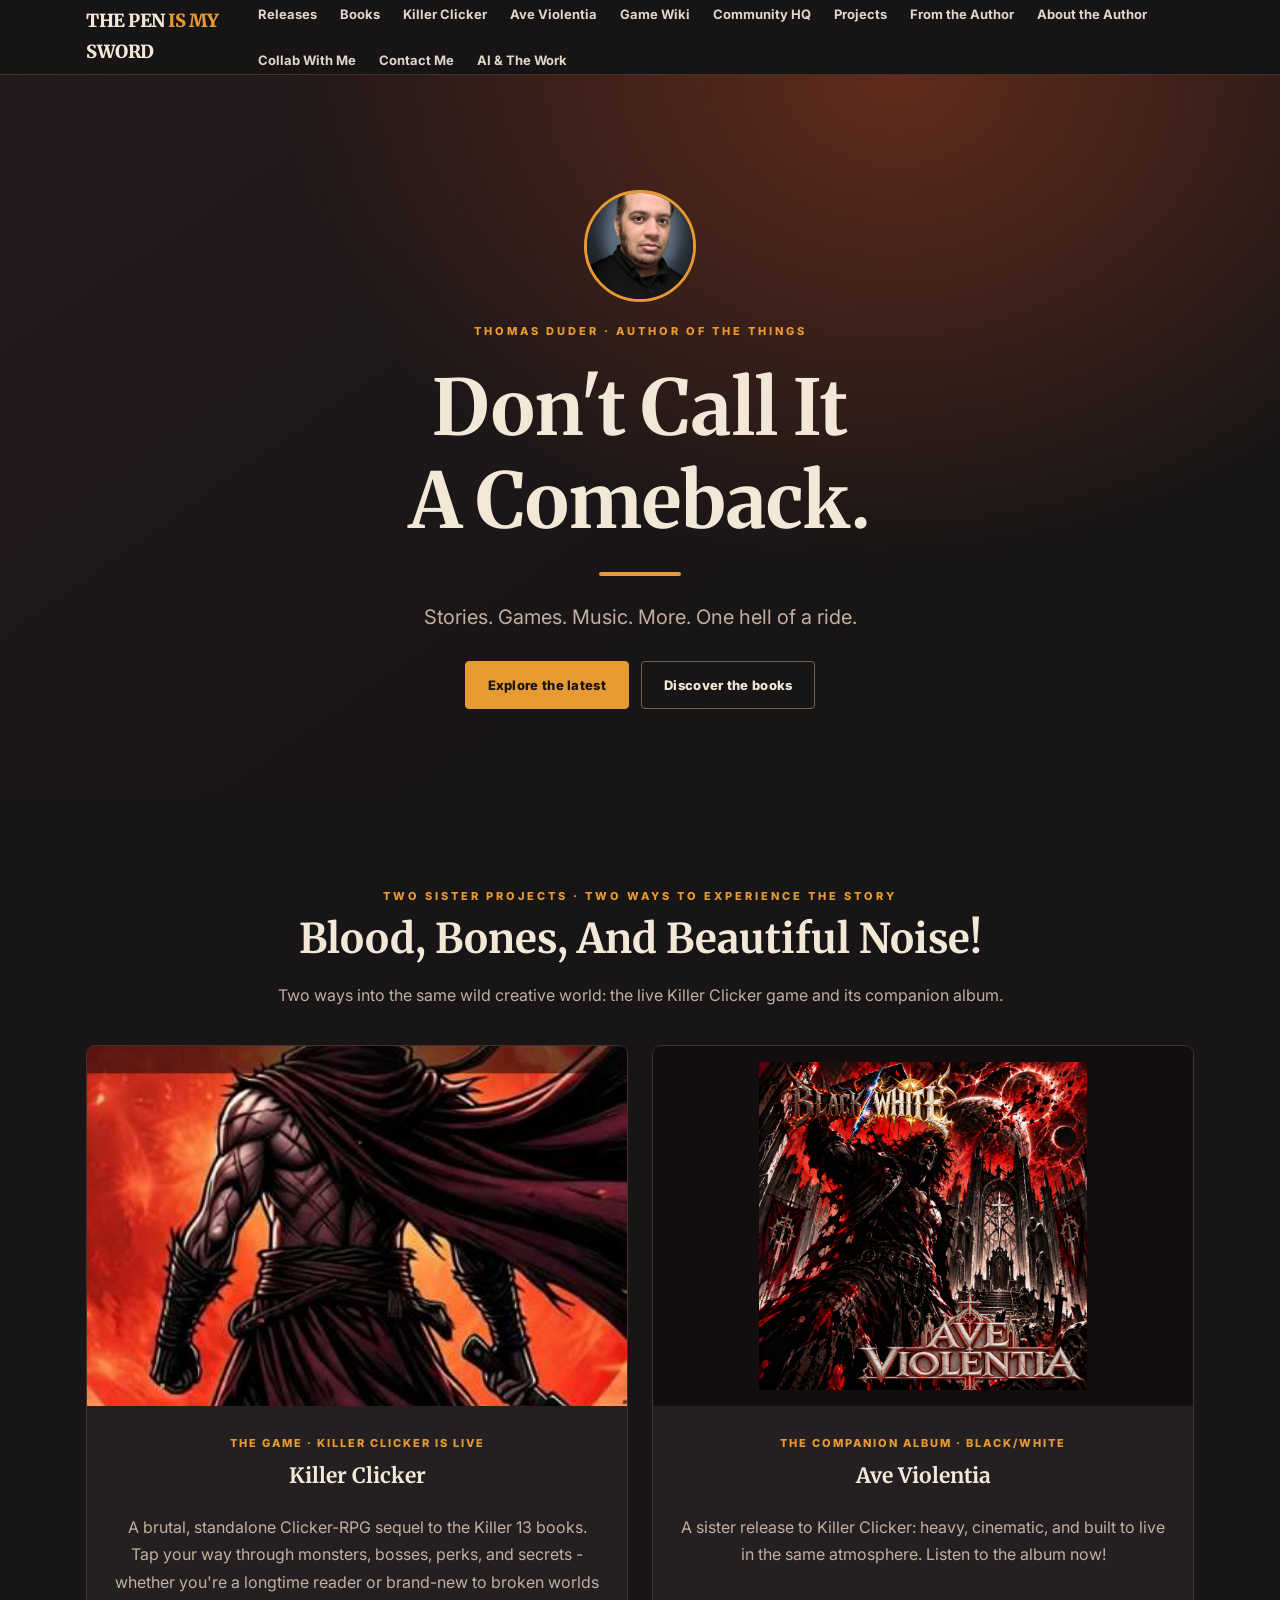
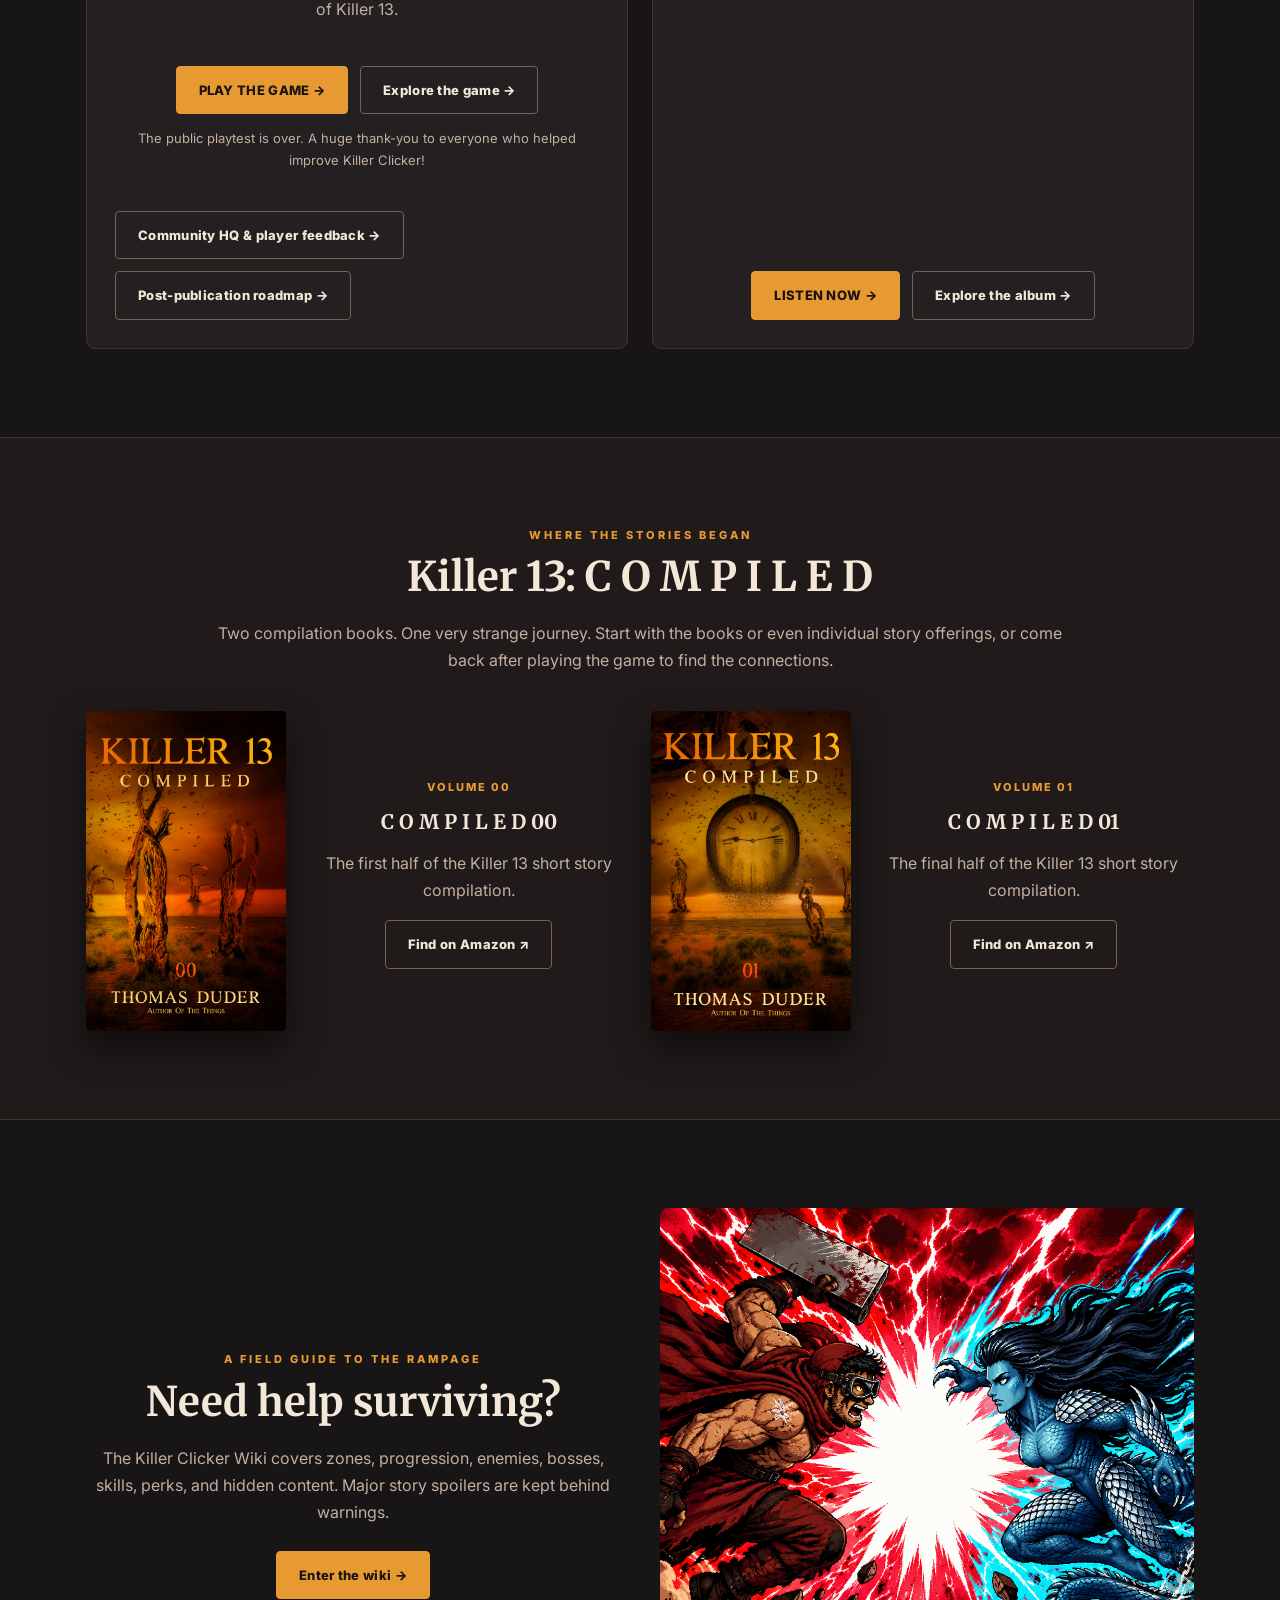
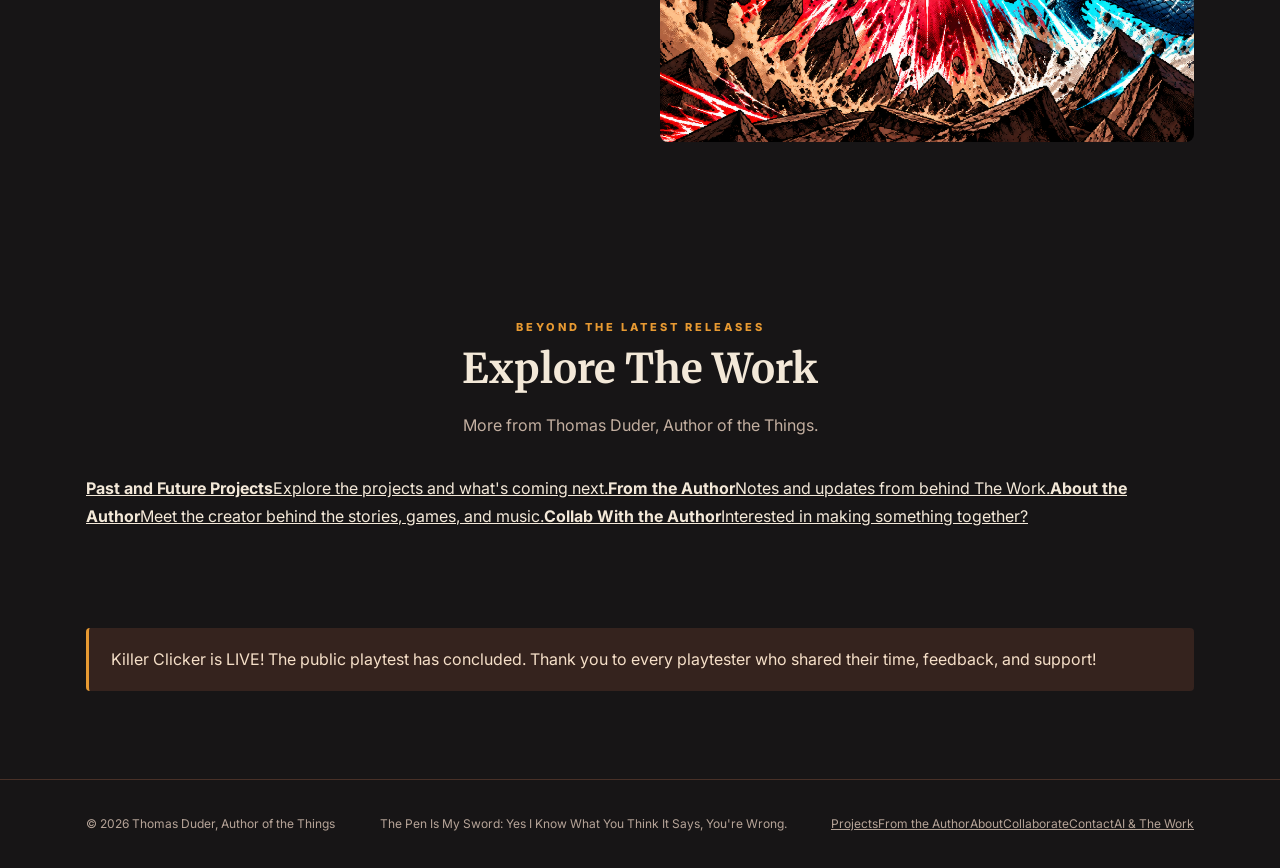
==== commit 23a9a789: "Add files via upload Updating for live Killer Clicker information." ====
--- a/index.html
+++ b/index.html
@@ -1,35 +1,35 @@
 <!DOCTYPE html>
 
-<html lang="en"><head><meta charset="utf-8"/><meta content="width=device-width,initial-scale=1" name="viewport"/><meta content="#171516" name="theme-color"/><meta content="Explore the fiction, games, and music of Thomas Duder, Author of the Things. Discover Killer 13, the Killer Clicker RPG, and BLACK/WHITE: Ave Violentia." name="description"/><title>The Pen Is My Sword | Thomas Duder, Author of the Things</title><link href="style.css" rel="stylesheet"/><link href="https://www.thepenismysword.com/" rel="canonical"/><meta content="index, follow, max-image-preview:large, max-snippet:-1, max-video-preview:-1" name="robots"/><meta content="website" property="og:type"/><meta content="The Pen Is My Sword" property="og:site_name"/><meta content="The Pen Is My Sword | Thomas Duder, Author of the Things" property="og:title"/><meta content="Explore the fiction, games, and music of Thomas Duder, Author of the Things. Discover Killer 13, the Killer Clicker RPG, and BLACK/WHITE: Ave Violentia." property="og:description"/><meta content="https://www.thepenismysword.com/" property="og:url"/><meta content="https://www.thepenismysword.com/assets/game.jpg" property="og:image"/><meta content="The Pen Is My Sword | Thomas Duder, Author of the Things" property="og:image:alt"/><meta content="summary_large_image" name="twitter:card"/><meta content="The Pen Is My Sword | Thomas Duder, Author of the Things" name="twitter:title"/><meta content="Explore the fiction, games, and music of Thomas Duder, Author of the Things. Discover Killer 13, the Killer Clicker RPG, and BLACK/WHITE: Ave Violentia." name="twitter:description"/><meta content="https://www.thepenismysword.com/assets/game.jpg" name="twitter:image"/><script type="application/ld+json">{"@context": "https://schema.org", "@graph": [{"@type": "WebSite", "@id": "https://www.thepenismysword.com/#website", "url": "https://www.thepenismysword.com/", "name": "The Pen Is My Sword", "description": "Explore the fiction, games, and music of Thomas Duder, Author of the Things. Discover Killer 13, the Killer Clicker RPG, and BLACK/WHITE: Ave Violentia.", "publisher": {"@id": "https://www.thepenismysword.com/#author"}}, {"@type": "Person", "@id": "https://www.thepenismysword.com/#author", "name": "Thomas Duder", "alternateName": "Thomas Duder, Author of the Things", "url": "https://www.thepenismysword.com/", "image": "https://www.thepenismysword.com/assets/thomas-duder-author.jpg"}]}</script></head><body><header class="nav"><div class="wrap navin"><a class="brand" href="">THE PEN <em>IS MY</em> SWORD</a><nav class="links"><a href="#releases">Releases</a><a href="#books">Books</a><a href="killer-clicker.html">Killer Clicker</a><a href="ave-violentia.html">Ave Violentia</a><a href="wiki/">Game Wiki</a><a href="projects.html">Projects</a><a href="from-the-author.html">From the Author</a><a href="about.html">About the Author</a><a href="collab.html">Collab With Me</a><a href="contact.html">Contact Me</a><a href="ai-statement.html">AI &amp; The Work</a></nav></div></header><main><div class="hero"><div class="wrap"><img alt="Author portrait of Thomas Duder, Author of the Things" class="author-portrait" decoding="async" height="112" src="assets/thomas-duder-author.jpg" width="112"/><div class="eyebrow">Thomas Duder · Author of the Things</div><h1>Don't Call It<br/>A Comeback.</h1><div class="rule"></div><p>Stories.  Games.  Music.  More.  One hell of a ride.</p><div class="actions"><a class="btn" href="#releases">Explore the latest</a><a class="btn secondary" href="#books">Discover the books</a></div></div></div><section id="releases"><div class="wrap">
-  <div class="sectionhead">
-    <div class="eyebrow">Two sister projects · Two ways to experience the story</div>
-    <h2>Blood, Bones, And Beautiful Noise!</h2>
-    <p>Two ways into the same wild creative world: a live game playtest and its companion album.</p>
-  </div>
-  <div class="duo">
-    <article class="feature game">
-      <img alt="Official Killer Clicker title artwork" decoding="async" src="assets/game.jpg"/>
-      <div class="content">
-        <span class="label">The game · Killer Clicker is LIVE</span>
-        <h3>Killer Clicker</h3>
-        <p>A brutal, standalone Clicker-RPG sequel to the Killer 13 books.  Tap your way through monsters, bosses, perks, and secrets - whether you're a longtime reader or brand-new to broken worlds of Killer 13.</p>
-        <div class="actions">
-          <a class="btn" href="https://makeplay.ai/s/FFRZUF3G" target="_blank" rel="noopener noreferrer">PLAY THE GAME →</a>
-          <a class="btn secondary" href="killer-clicker.html">Explore the game →</a>
-        </div>
-      </div>
-    </article>
-    <article class="feature album">
-      <img alt="BLACK/WHITE Ave Violentia album cover" decoding="async" src="assets/album.png"/>
-      <div class="content">
-        <span class="label">The companion album · BLACK/WHITE</span>
-        <h3>Ave Violentia</h3>
-        <p>A sister release to Killer Clicker: heavy, cinematic, and built to live in the same atmosphere.  Listen to the album now!</p>
-        <div class="actions">
-          <a class="btn" href="https://beta.once.app/r/0949b538-27a6-4f8d-9e8f-20fe6506a9b0" target="_blank" rel="noopener noreferrer">LISTEN NOW →</a>
-          <a class="btn secondary" href="ave-violentia.html">Explore the album →</a>
-        </div>
-      </div>
-    </article>
-  </div>
-</div></section><section class="books" id="books"><div class="wrap"><div class="sectionhead"><div class="eyebrow">Where the stories began</div><h2>Killer 13: C O M P I L E D</h2><p>Two compilation books.  One very strange journey.  Start with the books or even individual story offerings, or come back after playing the game to find the connections.</p></div><div class="bookgrid"><img alt="Killer 13 Compiled 00 official book cover" decoding="async" src="assets/book00.jpg"/><div><span class="label">Volume 00</span><h3>C O M P I L E D 00</h3><p>The first half of the Killer 13 short story compilation.</p><a class="btn secondary" href="https://www.amazon.com/dp/B09Z28NG97" rel="noopener" target="_blank">Find on Amazon ↗</a></div><img alt="Killer 13 Compiled 01 official book cover" decoding="async" src="assets/book01.jpg"/><div><span class="label">Volume 01</span><h3>C O M P I L E D 01</h3><p>The final half of the Killer 13 short story compilation.</p><a class="btn secondary" href="https://www.amazon.com/dp/B09Z1NYMBM/" rel="noopener" target="_blank">Find on Amazon ↗</a></div></div></div></section><section><div class="wrap wide"><div><div class="eyebrow">A field guide to the rampage</div><h2>Need help surviving?</h2><p>The Killer Clicker Wiki covers zones, progression, enemies, bosses, skills, perks, and hidden content. Major story spoilers are kept behind warnings.</p><a class="btn" href="wiki/">Enter the wiki →</a></div><img alt="Killer Clicker promotional art showing 13 in battle" decoding="async" src="assets/clash.png"/></div></section><section class="future-pages"><div class="wrap"><div class="sectionhead"><div class="eyebrow">Beyond the latest releases</div><h2>Explore The Work</h2><p>More from Thomas Duder, Author of the Things.</p></div><div class="future-grid"><a href="projects.html"><strong>Past and Future Projects</strong><span>Explore the projects and what's coming next.</span></a><a href="from-the-author.html"><strong>From the Author</strong><span>Notes and updates from behind The Work.</span></a><a href="about.html"><strong>About the Author</strong><span>Meet the creator behind the stories, games, and music.</span></a><a href="collab.html"><strong>Collab With the Author</strong><span>Interested in making something together?</span></a></div></div></section><section style="padding-top:10px"><div class="wrap"><div class="notice">This is a pre-launch preview. Game playtest access and album streaming links will appear here when they're available.</div></div></section></main><footer class="footer"><div class="wrap"><span>© 2026 Thomas Duder, Author of the Things</span><span>The Pen Is My Sword: Yes I Know What You Think It Says, You're Wrong.</span><div class="footer-extras"><a href="projects.html">Projects</a><a href="from-the-author.html">From the Author</a><a href="about.html">About</a><a href="collab.html">Collaborate</a><a href="contact.html">Contact</a><a href="ai-statement.html">AI &amp; The Work</a></div></div></footer></body></html>
+<html lang="en"><head><meta charset="utf-8"/><meta content="width=device-width,initial-scale=1" name="viewport"/><meta content="#171516" name="theme-color"/><meta content="Explore the fiction, games, and music of Thomas Duder, Author of the Things. Discover Killer 13, the Killer Clicker RPG, and BLACK/WHITE: Ave Violentia." name="description"/><title>The Pen Is My Sword | Thomas Duder, Author of the Things</title><link href="style.css" rel="stylesheet"/><link href="https://www.thepenismysword.com/" rel="canonical"/><meta content="index, follow, max-image-preview:large, max-snippet:-1, max-video-preview:-1" name="robots"/><meta content="website" property="og:type"/><meta content="The Pen Is My Sword" property="og:site_name"/><meta content="The Pen Is My Sword | Thomas Duder, Author of the Things" property="og:title"/><meta content="Explore the fiction, games, and music of Thomas Duder, Author of the Things. Discover Killer 13, the Killer Clicker RPG, and BLACK/WHITE: Ave Violentia." property="og:description"/><meta content="https://www.thepenismysword.com/" property="og:url"/><meta content="https://www.thepenismysword.com/assets/game.jpg" property="og:image"/><meta content="The Pen Is My Sword | Thomas Duder, Author of the Things" property="og:image:alt"/><meta content="summary_large_image" name="twitter:card"/><meta content="The Pen Is My Sword | Thomas Duder, Author of the Things" name="twitter:title"/><meta content="Explore the fiction, games, and music of Thomas Duder, Author of the Things. Discover Killer 13, the Killer Clicker RPG, and BLACK/WHITE: Ave Violentia." name="twitter:description"/><meta content="https://www.thepenismysword.com/assets/game.jpg" name="twitter:image"/><script type="application/ld+json">{"@context": "https://schema.org", "@graph": [{"@type": "WebSite", "@id": "https://www.thepenismysword.com/#website", "url": "https://www.thepenismysword.com/", "name": "The Pen Is My Sword", "description": "Explore the fiction, games, and music of Thomas Duder, Author of the Things. Discover Killer 13, the Killer Clicker RPG, and BLACK/WHITE: Ave Violentia.", "publisher": {"@id": "https://www.thepenismysword.com/#author"}}, {"@type": "Person", "@id": "https://www.thepenismysword.com/#author", "name": "Thomas Duder", "alternateName": "Thomas Duder, Author of the Things", "url": "https://www.thepenismysword.com/", "image": "https://www.thepenismysword.com/assets/thomas-duder-author.jpg"}]}</script></head><body><header class="nav"><div class="wrap navin"><a class="brand" href="">THE PEN <em>IS MY</em> SWORD</a><nav class="links"><a href="#releases">Releases</a><a href="#books">Books</a><a href="killer-clicker.html">Killer Clicker</a><a href="ave-violentia.html">Ave Violentia</a><a href="wiki/">Game Wiki</a><a href="killer-clicker-playtest.html">Community HQ</a><a href="projects.html">Projects</a><a href="from-the-author.html">From the Author</a><a href="about.html">About the Author</a><a href="collab.html">Collab With Me</a><a href="contact.html">Contact Me</a><a href="ai-statement.html">AI &amp; The Work</a></nav></div></header><main><div class="hero"><div class="wrap"><img alt="Author portrait of Thomas Duder, Author of the Things" class="author-portrait" decoding="async" height="112" src="assets/thomas-duder-author.jpg" width="112"/><div class="eyebrow">Thomas Duder · Author of the Things</div><h1>Don't Call It<br/>A Comeback.</h1><div class="rule"></div><p>Stories.  Games.  Music.  More.  One hell of a ride.</p><div class="actions"><a class="btn" href="#releases">Explore the latest</a><a class="btn secondary" href="#books">Discover the books</a></div></div></div><section id="releases"><div class="wrap">
+<div class="sectionhead">
+<div class="eyebrow">Two sister projects · Two ways to experience the story</div>
+<h2>Blood, Bones, And Beautiful Noise!</h2>
+<p>Two ways into the same wild creative world: the live Killer Clicker game and its companion album.</p>
+</div>
+<div class="duo">
+<article class="feature game">
+<img alt="Official Killer Clicker title artwork" decoding="async" src="assets/game.jpg"/>
+<div class="content">
+<span class="label">The game · Killer Clicker is LIVE</span>
+<h3>Killer Clicker</h3>
+<p>A brutal, standalone Clicker-RPG sequel to the Killer 13 books.  Tap your way through monsters, bosses, perks, and secrets - whether you're a longtime reader or brand-new to broken worlds of Killer 13.</p>
+<div class="actions">
+<a class="btn" href="https://makeplay.ai/p/34j8pznbsa" rel="noopener noreferrer" target="_blank">PLAY THE GAME →</a>
+<a class="btn secondary" href="killer-clicker.html">Explore the game →</a>
+</div>
+<p class="small">The public playtest is over.  A huge thank-you to everyone who helped improve Killer Clicker!</p><div class="actions"><a class="btn secondary" href="killer-clicker-playtest.html">Community HQ &amp; player feedback →</a><a class="btn secondary" href="killer-clicker-playtest.html#roadmap">Post-publication roadmap →</a></div></div>
+</article>
+<article class="feature album">
+<img alt="BLACK/WHITE Ave Violentia album cover" decoding="async" src="assets/album.png"/>
+<div class="content">
+<span class="label">The companion album · BLACK/WHITE</span>
+<h3>Ave Violentia</h3>
+<p>A sister release to Killer Clicker: heavy, cinematic, and built to live in the same atmosphere.  Listen to the album now!</p>
+<div class="actions">
+<a class="btn" href="https://beta.once.app/r/0949b538-27a6-4f8d-9e8f-20fe6506a9b0" rel="noopener noreferrer" target="_blank">LISTEN NOW →</a>
+<a class="btn secondary" href="ave-violentia.html">Explore the album →</a>
+</div>
+</div>
+</article>
+</div>
+</div></section><section class="books" id="books"><div class="wrap"><div class="sectionhead"><div class="eyebrow">Where the stories began</div><h2>Killer 13: C O M P I L E D</h2><p>Two compilation books.  One very strange journey.  Start with the books or even individual story offerings, or come back after playing the game to find the connections.</p></div><div class="bookgrid"><img alt="Killer 13 Compiled 00 official book cover" decoding="async" src="assets/book00.jpg"/><div><span class="label">Volume 00</span><h3>C O M P I L E D 00</h3><p>The first half of the Killer 13 short story compilation.</p><a class="btn secondary" href="https://www.amazon.com/dp/B09Z28NG97" rel="noopener" target="_blank">Find on Amazon ↗</a></div><img alt="Killer 13 Compiled 01 official book cover" decoding="async" src="assets/book01.jpg"/><div><span class="label">Volume 01</span><h3>C O M P I L E D 01</h3><p>The final half of the Killer 13 short story compilation.</p><a class="btn secondary" href="https://www.amazon.com/dp/B09Z1NYMBM/" rel="noopener" target="_blank">Find on Amazon ↗</a></div></div></div></section><section><div class="wrap wide"><div><div class="eyebrow">A field guide to the rampage</div><h2>Need help surviving?</h2><p>The Killer Clicker Wiki covers zones, progression, enemies, bosses, skills, perks, and hidden content. Major story spoilers are kept behind warnings.</p><a class="btn" href="wiki/">Enter the wiki →</a></div><img alt="Killer Clicker promotional art showing 13 in battle" decoding="async" src="assets/clash.png"/></div></section><section class="future-pages"><div class="wrap"><div class="sectionhead"><div class="eyebrow">Beyond the latest releases</div><h2>Explore The Work</h2><p>More from Thomas Duder, Author of the Things.</p></div><div class="future-grid"><a href="projects.html"><strong>Past and Future Projects</strong><span>Explore the projects and what's coming next.</span></a><a href="from-the-author.html"><strong>From the Author</strong><span>Notes and updates from behind The Work.</span></a><a href="about.html"><strong>About the Author</strong><span>Meet the creator behind the stories, games, and music.</span></a><a href="collab.html"><strong>Collab With the Author</strong><span>Interested in making something together?</span></a></div></div></section><section style="padding-top:10px"><div class="wrap"><div class="notice">Killer Clicker is LIVE!  The public playtest has concluded.  Thank you to every playtester who shared their time, feedback, and support!</div></div></section></main><footer class="footer"><div class="wrap"><span>© 2026 Thomas Duder, Author of the Things</span><span>The Pen Is My Sword: Yes I Know What You Think It Says, You're Wrong.</span><div class="footer-extras"><a href="projects.html">Projects</a><a href="from-the-author.html">From the Author</a><a href="about.html">About</a><a href="collab.html">Collaborate</a><a href="contact.html">Contact</a><a href="ai-statement.html">AI &amp; The Work</a></div></div></footer></body></html>
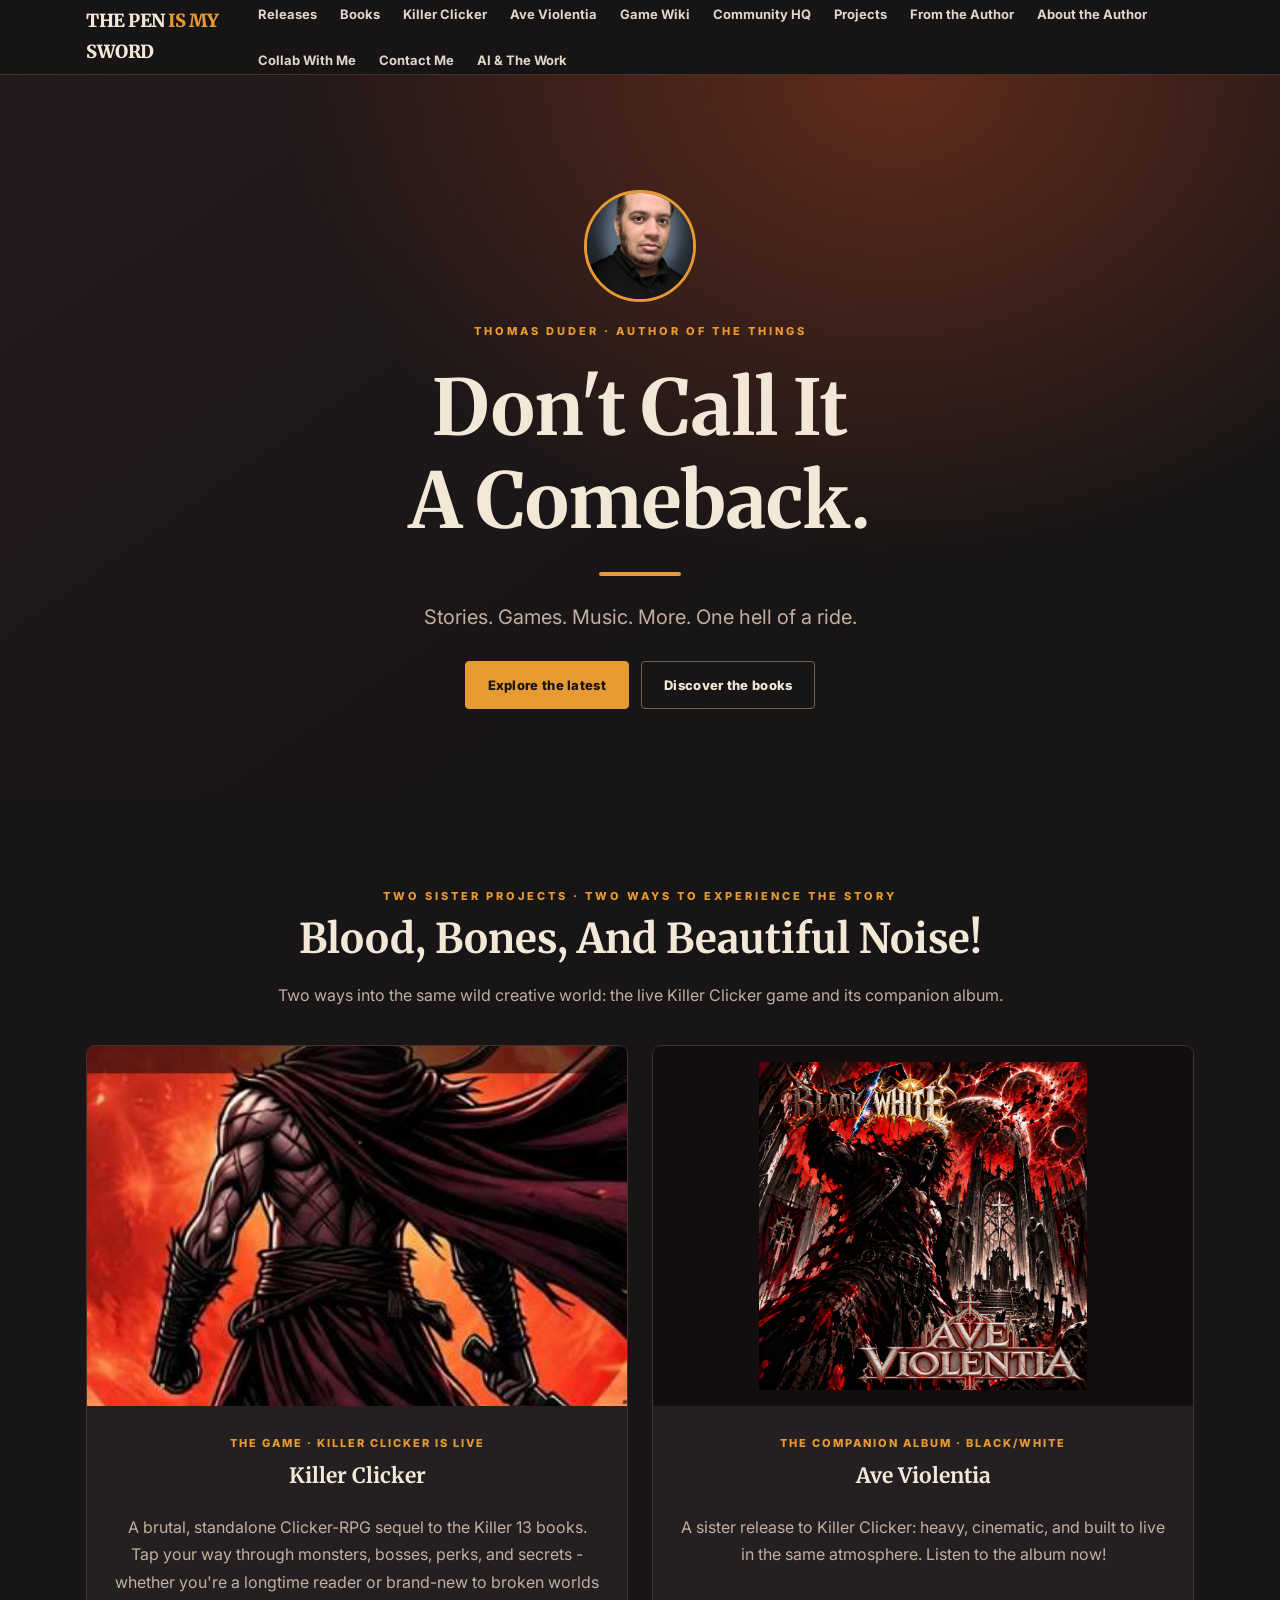
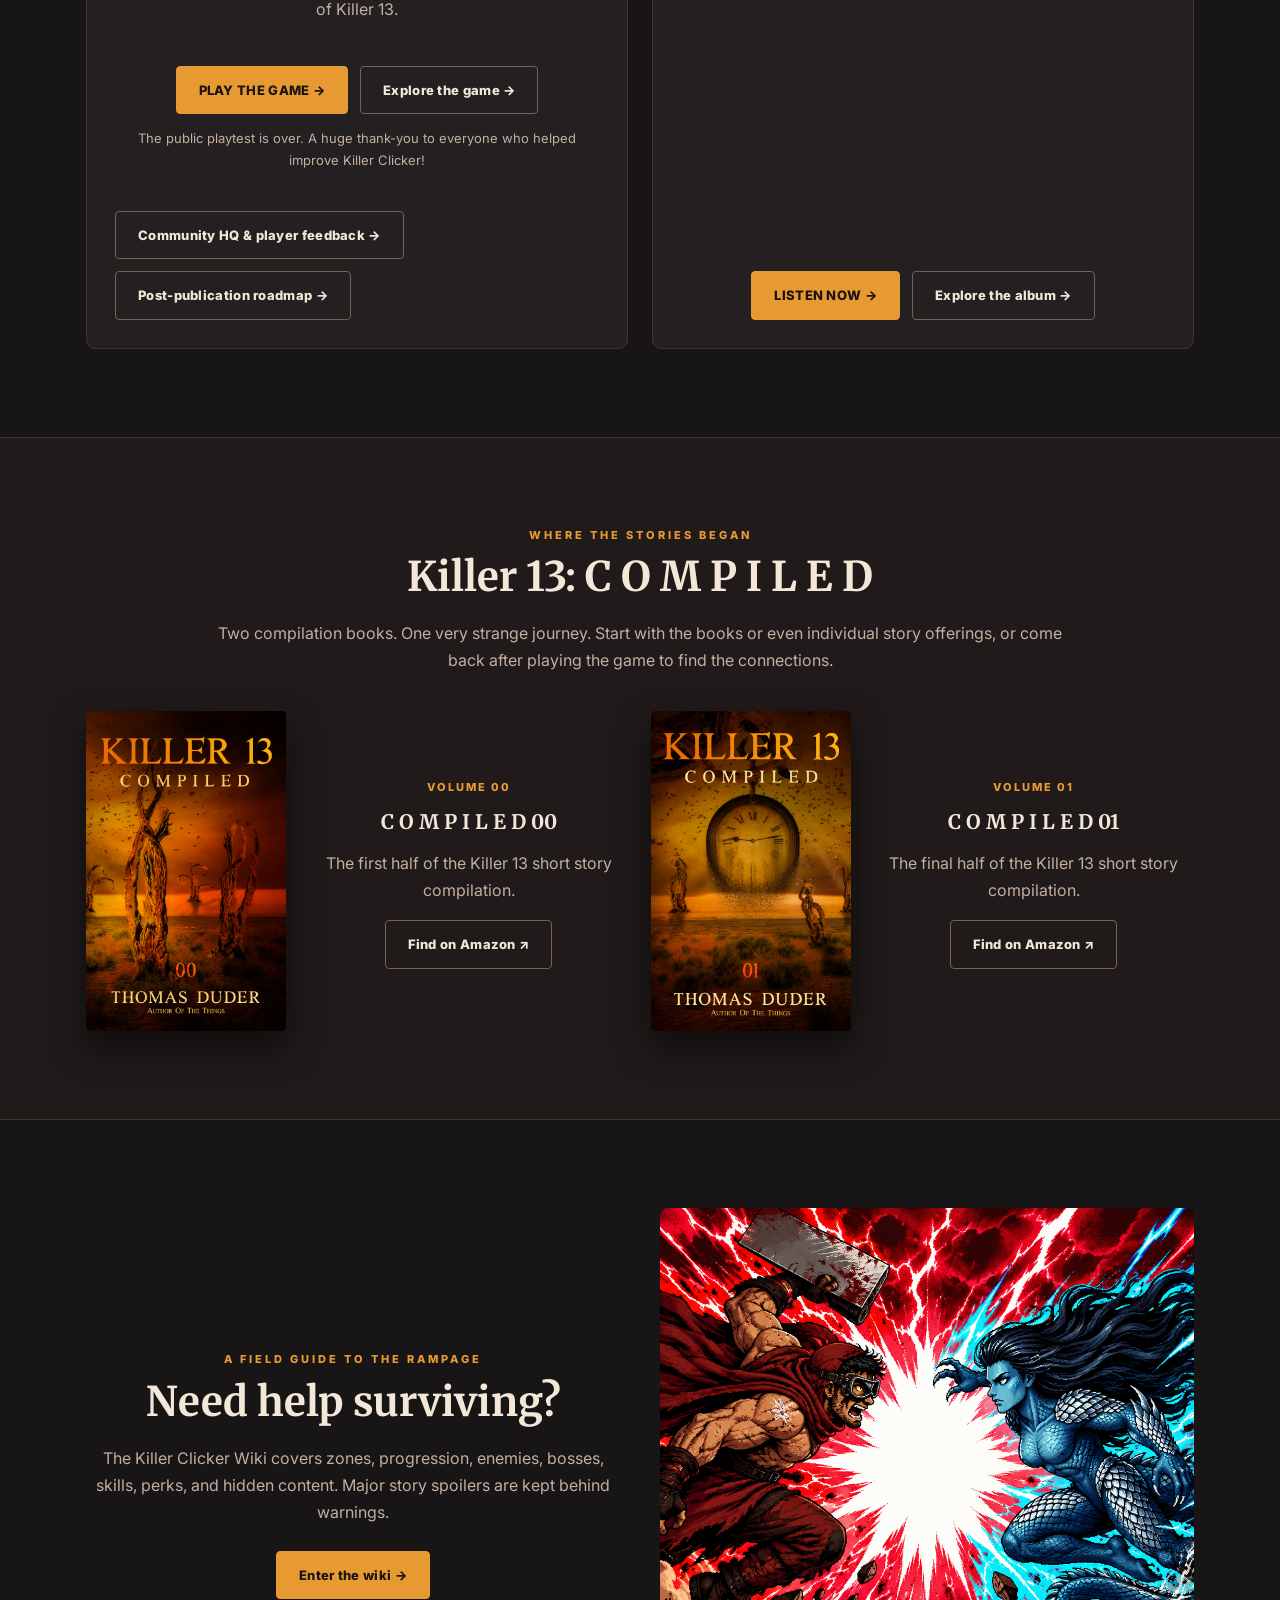
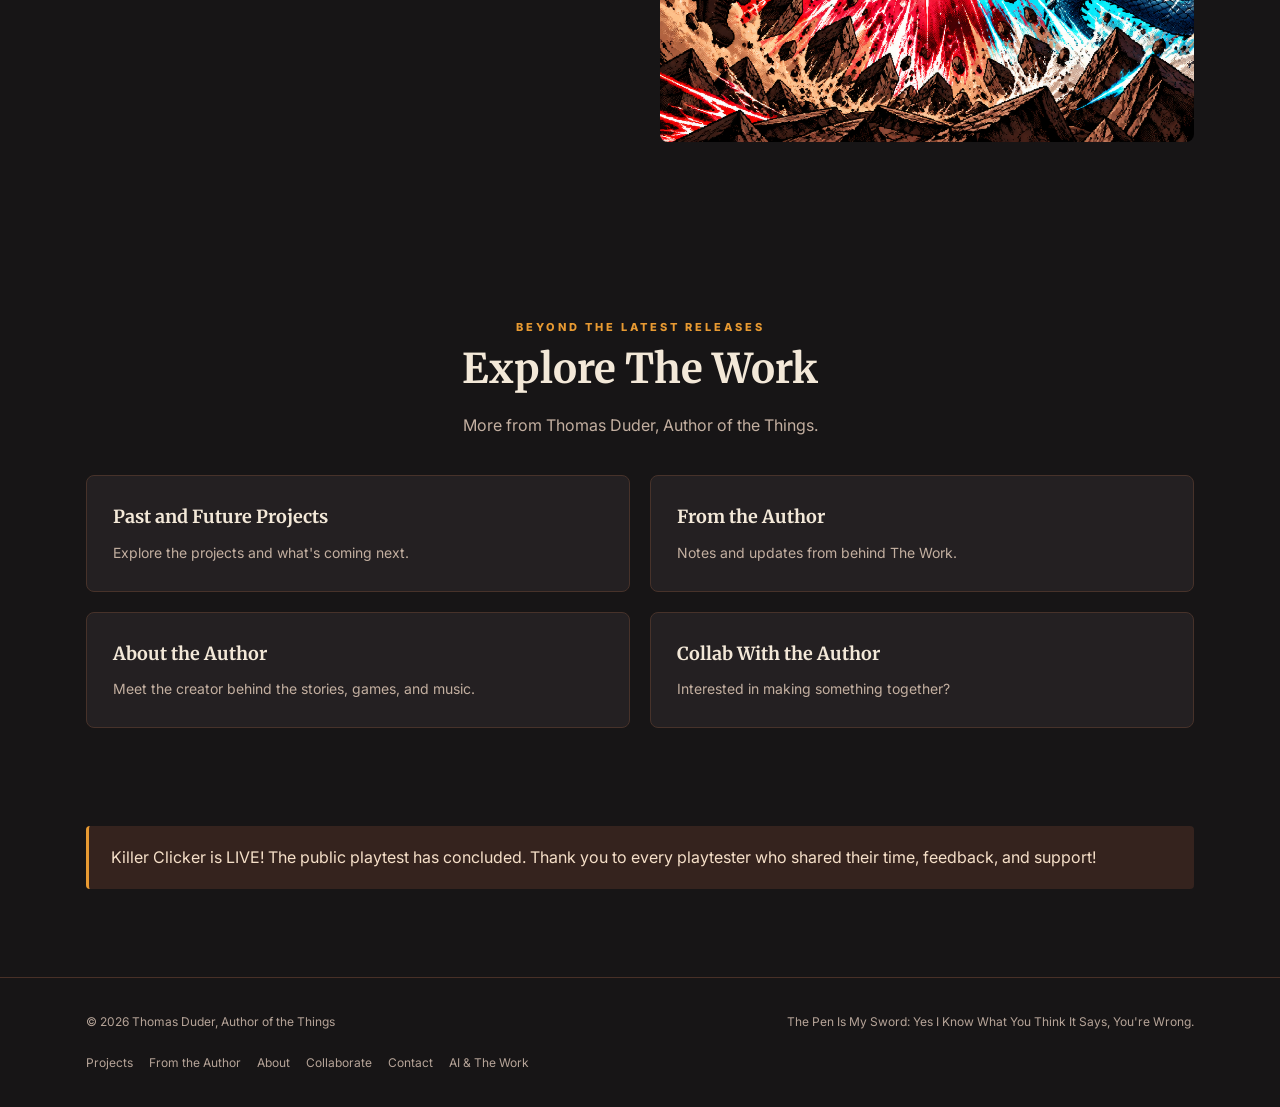
==== commit 4264d524: "Add files via upload" ====
--- a/index.html
+++ b/index.html
@@ -1,6 +1,35 @@
 <!DOCTYPE html>
 
-<html lang="en"><head><meta charset="utf-8"/><meta content="width=device-width,initial-scale=1" name="viewport"/><meta content="#171516" name="theme-color"/><meta content="Explore the fiction, games, and music of Thomas Duder, Author of the Things. Discover Killer 13, the Killer Clicker RPG, and BLACK/WHITE: Ave Violentia." name="description"/><title>The Pen Is My Sword | Thomas Duder, Author of the Things</title><link href="style.css" rel="stylesheet"/><link href="https://www.thepenismysword.com/" rel="canonical"/><meta content="index, follow, max-image-preview:large, max-snippet:-1, max-video-preview:-1" name="robots"/><meta content="website" property="og:type"/><meta content="The Pen Is My Sword" property="og:site_name"/><meta content="The Pen Is My Sword | Thomas Duder, Author of the Things" property="og:title"/><meta content="Explore the fiction, games, and music of Thomas Duder, Author of the Things. Discover Killer 13, the Killer Clicker RPG, and BLACK/WHITE: Ave Violentia." property="og:description"/><meta content="https://www.thepenismysword.com/" property="og:url"/><meta content="https://www.thepenismysword.com/assets/game.jpg" property="og:image"/><meta content="The Pen Is My Sword | Thomas Duder, Author of the Things" property="og:image:alt"/><meta content="summary_large_image" name="twitter:card"/><meta content="The Pen Is My Sword | Thomas Duder, Author of the Things" name="twitter:title"/><meta content="Explore the fiction, games, and music of Thomas Duder, Author of the Things. Discover Killer 13, the Killer Clicker RPG, and BLACK/WHITE: Ave Violentia." name="twitter:description"/><meta content="https://www.thepenismysword.com/assets/game.jpg" name="twitter:image"/><script type="application/ld+json">{"@context": "https://schema.org", "@graph": [{"@type": "WebSite", "@id": "https://www.thepenismysword.com/#website", "url": "https://www.thepenismysword.com/", "name": "The Pen Is My Sword", "description": "Explore the fiction, games, and music of Thomas Duder, Author of the Things. Discover Killer 13, the Killer Clicker RPG, and BLACK/WHITE: Ave Violentia.", "publisher": {"@id": "https://www.thepenismysword.com/#author"}}, {"@type": "Person", "@id": "https://www.thepenismysword.com/#author", "name": "Thomas Duder", "alternateName": "Thomas Duder, Author of the Things", "url": "https://www.thepenismysword.com/", "image": "https://www.thepenismysword.com/assets/thomas-duder-author.jpg"}]}</script></head><body><header class="nav"><div class="wrap navin"><a class="brand" href="">THE PEN <em>IS MY</em> SWORD</a><nav class="links"><a href="#releases">Releases</a><a href="#books">Books</a><a href="killer-clicker.html">Killer Clicker</a><a href="ave-violentia.html">Ave Violentia</a><a href="wiki/">Game Wiki</a><a href="killer-clicker-playtest.html">Community HQ</a><a href="projects.html">Projects</a><a href="from-the-author.html">From the Author</a><a href="about.html">About the Author</a><a href="collab.html">Collab With Me</a><a href="contact.html">Contact Me</a><a href="ai-statement.html">AI &amp; The Work</a></nav></div></header><main><div class="hero"><div class="wrap"><img alt="Author portrait of Thomas Duder, Author of the Things" class="author-portrait" decoding="async" height="112" src="assets/thomas-duder-author.jpg" width="112"/><div class="eyebrow">Thomas Duder · Author of the Things</div><h1>Don't Call It<br/>A Comeback.</h1><div class="rule"></div><p>Stories.  Games.  Music.  More.  One hell of a ride.</p><div class="actions"><a class="btn" href="#releases">Explore the latest</a><a class="btn secondary" href="#books">Discover the books</a></div></div></div><section id="releases"><div class="wrap">
+<html lang="en"><head><meta charset="utf-8"/><meta content="width=device-width,initial-scale=1" name="viewport"/><meta content="#171516" name="theme-color"/><meta content="Explore the fiction, games, and music of Thomas Duder, Author of the Things. Discover Killer 13, the Killer Clicker RPG, and BLACK/WHITE: Ave Violentia." name="description"/><title>The Pen Is My Sword | Thomas Duder, Author of the Things</title><link href="style.css" rel="stylesheet"/><link href="https://www.thepenismysword.com/" rel="canonical"/><meta content="index, follow, max-image-preview:large, max-snippet:-1, max-video-preview:-1" name="robots"/><meta content="website" property="og:type"/><meta content="The Pen Is My Sword" property="og:site_name"/><meta content="The Pen Is My Sword | Thomas Duder, Author of the Things" property="og:title"/><meta content="Explore the fiction, games, and music of Thomas Duder, Author of the Things. Discover Killer 13, the Killer Clicker RPG, and BLACK/WHITE: Ave Violentia." property="og:description"/><meta content="https://www.thepenismysword.com/" property="og:url"/><meta content="https://www.thepenismysword.com/assets/game.jpg" property="og:image"/><meta content="The Pen Is My Sword | Thomas Duder, Author of the Things" property="og:image:alt"/><meta content="summary_large_image" name="twitter:card"/><meta content="The Pen Is My Sword | Thomas Duder, Author of the Things" name="twitter:title"/><meta content="Explore the fiction, games, and music of Thomas Duder, Author of the Things. Discover Killer 13, the Killer Clicker RPG, and BLACK/WHITE: Ave Violentia." name="twitter:description"/><meta content="https://www.thepenismysword.com/assets/game.jpg" name="twitter:image"/><script type="application/ld+json">{"@context": "https://schema.org", "@graph": [{"@type": "WebSite", "@id": "https://www.thepenismysword.com/#website", "url": "https://www.thepenismysword.com/", "name": "The Pen Is My Sword", "description": "Explore the fiction, games, and music of Thomas Duder, Author of the Things. Discover Killer 13, the Killer Clicker RPG, and BLACK/WHITE: Ave Violentia.", "publisher": {"@id": "https://www.thepenismysword.com/#author"}}, {"@type": "Person", "@id": "https://www.thepenismysword.com/#author", "name": "Thomas Duder", "alternateName": "Thomas Duder, Author of the Things", "url": "https://www.thepenismysword.com/", "image": "https://www.thepenismysword.com/assets/thomas-duder-author.jpg"}]}</script>
+<style>
+/* Homepage project cards and footer links */
+.future-grid {
+  display: grid;
+  grid-template-columns: repeat(2, minmax(0, 1fr));
+  gap: 20px;
+}
+.future-grid > a {
+  display: flex;
+  flex-direction: column;
+  gap: 8px;
+  padding: 26px;
+  background: var(--panel, #242022);
+  border: 1px solid #47322a;
+  border-radius: 8px;
+  text-decoration: none;
+  min-width: 0;
+}
+.future-grid > a:hover { border-color: var(--gold, #e89a32); }
+.future-grid strong { font-family: Merriweather, Georgia, serif; font-size: 18px; }
+.future-grid span { color: var(--muted, #c3afa0); font-size: 14px; }
+.footer-extras { display: flex; flex-wrap: wrap; align-items: center; gap: 8px 16px; }
+.footer-extras a { text-decoration: none; white-space: nowrap; }
+@media (max-width: 650px) {
+  .future-grid { grid-template-columns: 1fr; }
+  .footer-extras { justify-content: center; }
+}
+</style>
+</head><body><header class="nav"><div class="wrap navin"><a class="brand" href="">THE PEN <em>IS MY</em> SWORD</a><nav class="links"><a href="#releases">Releases</a><a href="#books">Books</a><a href="killer-clicker.html">Killer Clicker</a><a href="ave-violentia.html">Ave Violentia</a><a href="wiki/">Game Wiki</a><a href="killer-clicker-playtest.html">Community HQ</a><a href="projects.html">Projects</a><a href="from-the-author.html">From the Author</a><a href="about.html">About the Author</a><a href="collab.html">Collab With Me</a><a href="contact.html">Contact Me</a><a href="ai-statement.html">AI &amp; The Work</a></nav></div></header><main><div class="hero"><div class="wrap"><img alt="Author portrait of Thomas Duder, Author of the Things" class="author-portrait" decoding="async" height="112" src="assets/thomas-duder-author.jpg" width="112"/><div class="eyebrow">Thomas Duder · Author of the Things</div><h1>Don't Call It<br/>A Comeback.</h1><div class="rule"></div><p>Stories.  Games.  Music.  More.  One hell of a ride.</p><div class="actions"><a class="btn" href="#releases">Explore the latest</a><a class="btn secondary" href="#books">Discover the books</a></div></div></div><section id="releases"><div class="wrap">
 <div class="sectionhead">
 <div class="eyebrow">Two sister projects · Two ways to experience the story</div>
 <h2>Blood, Bones, And Beautiful Noise!</h2>
